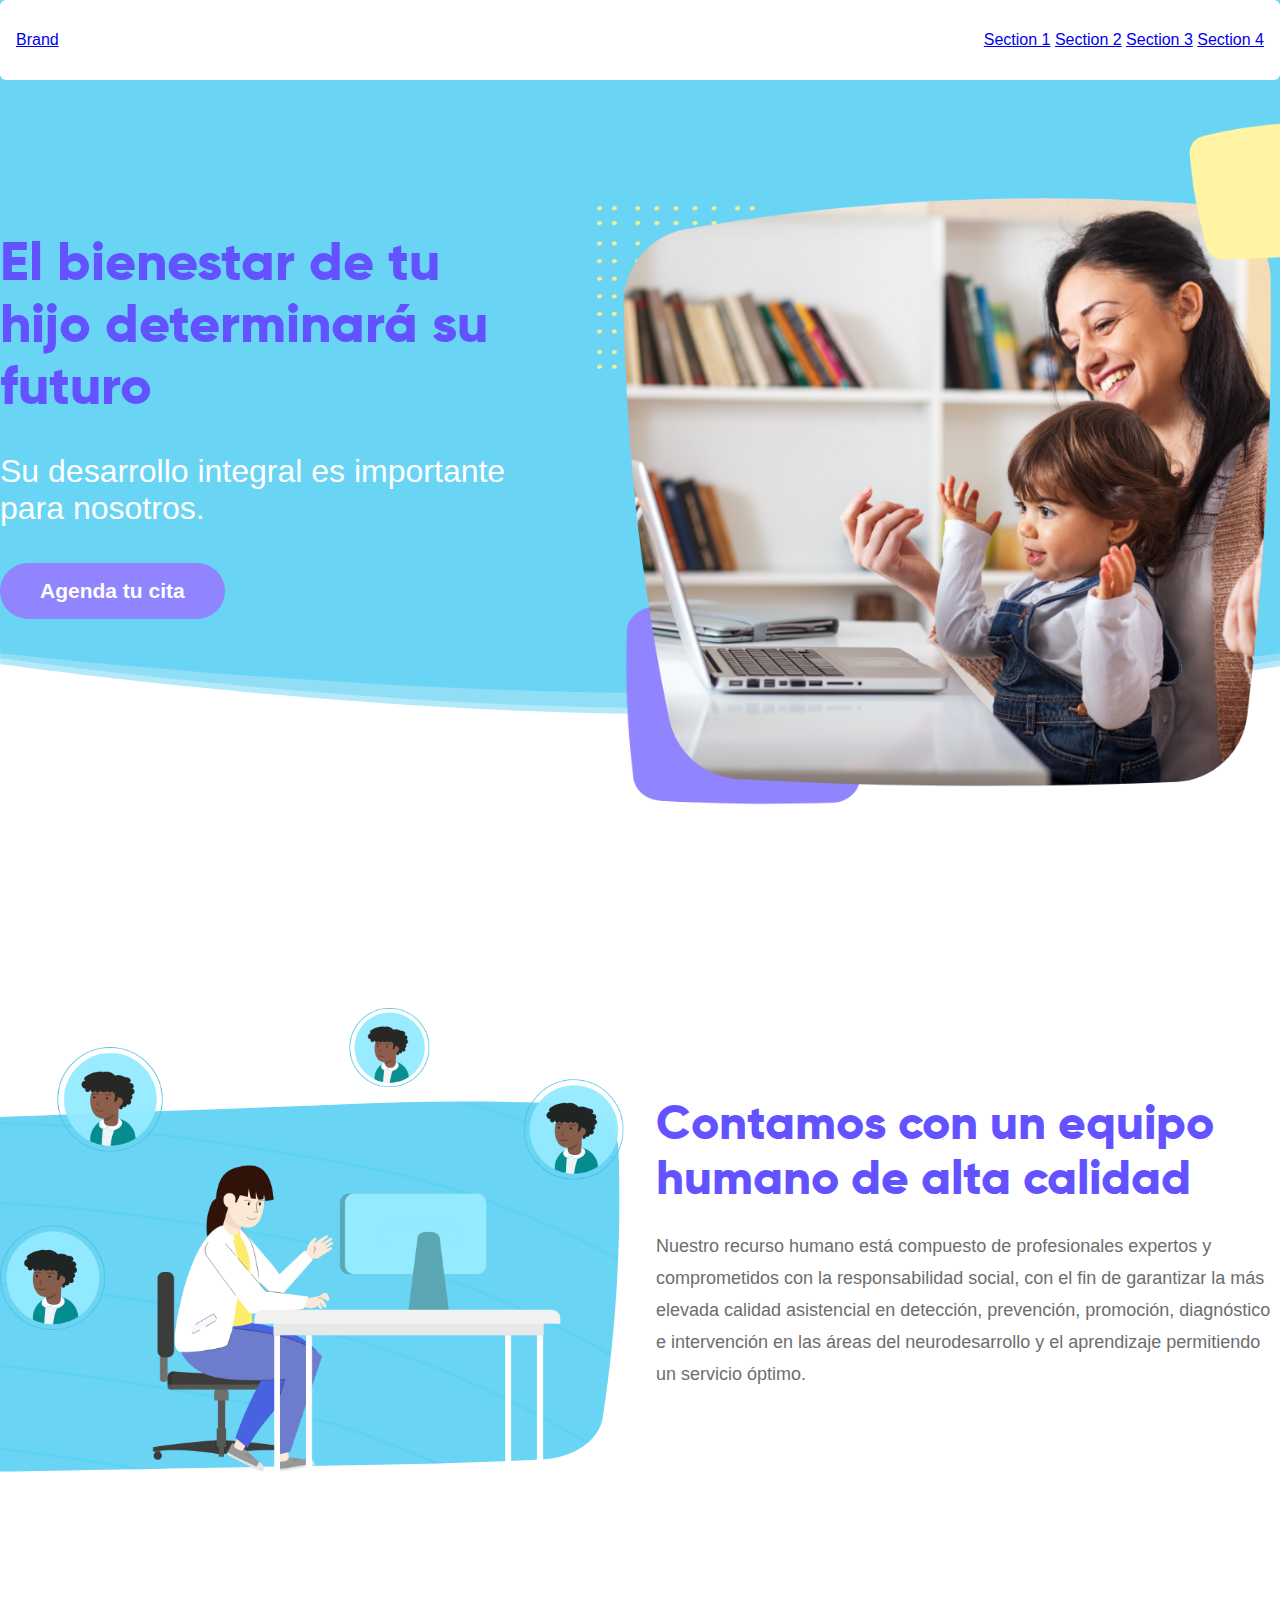
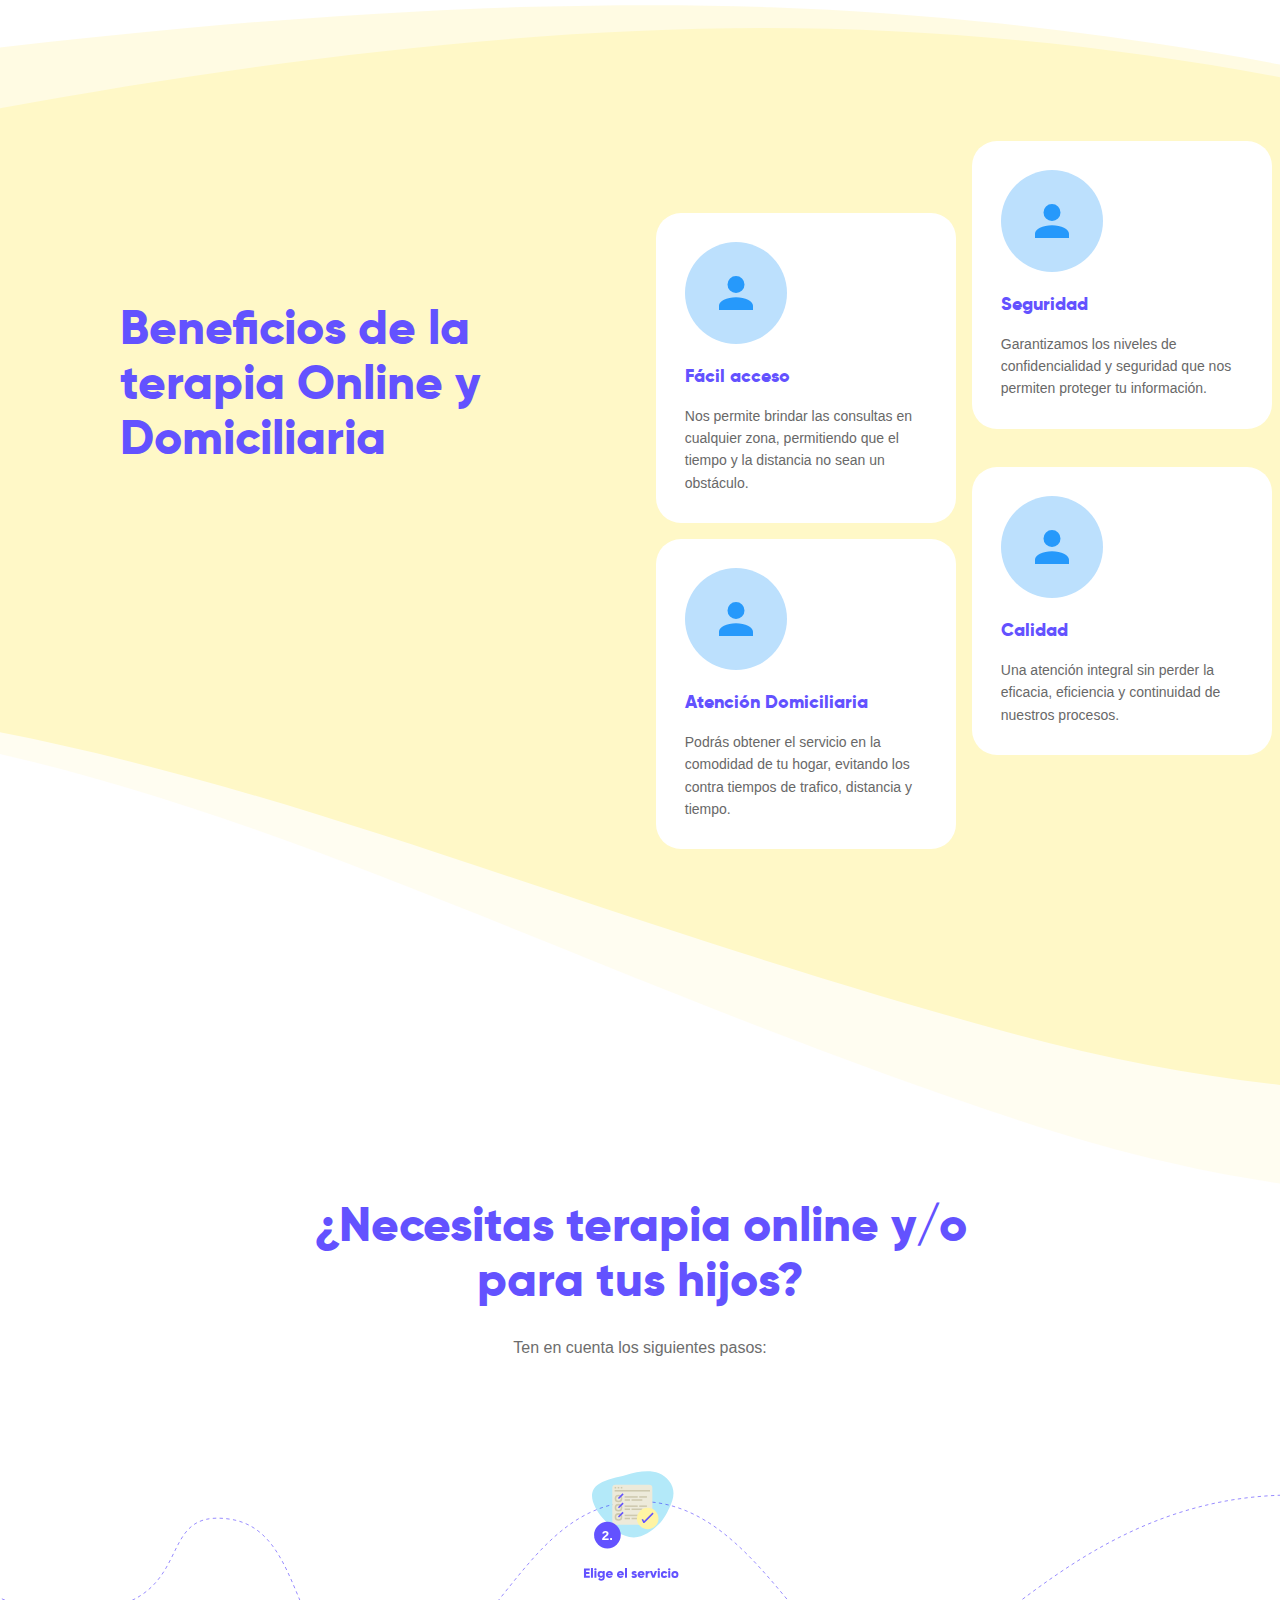
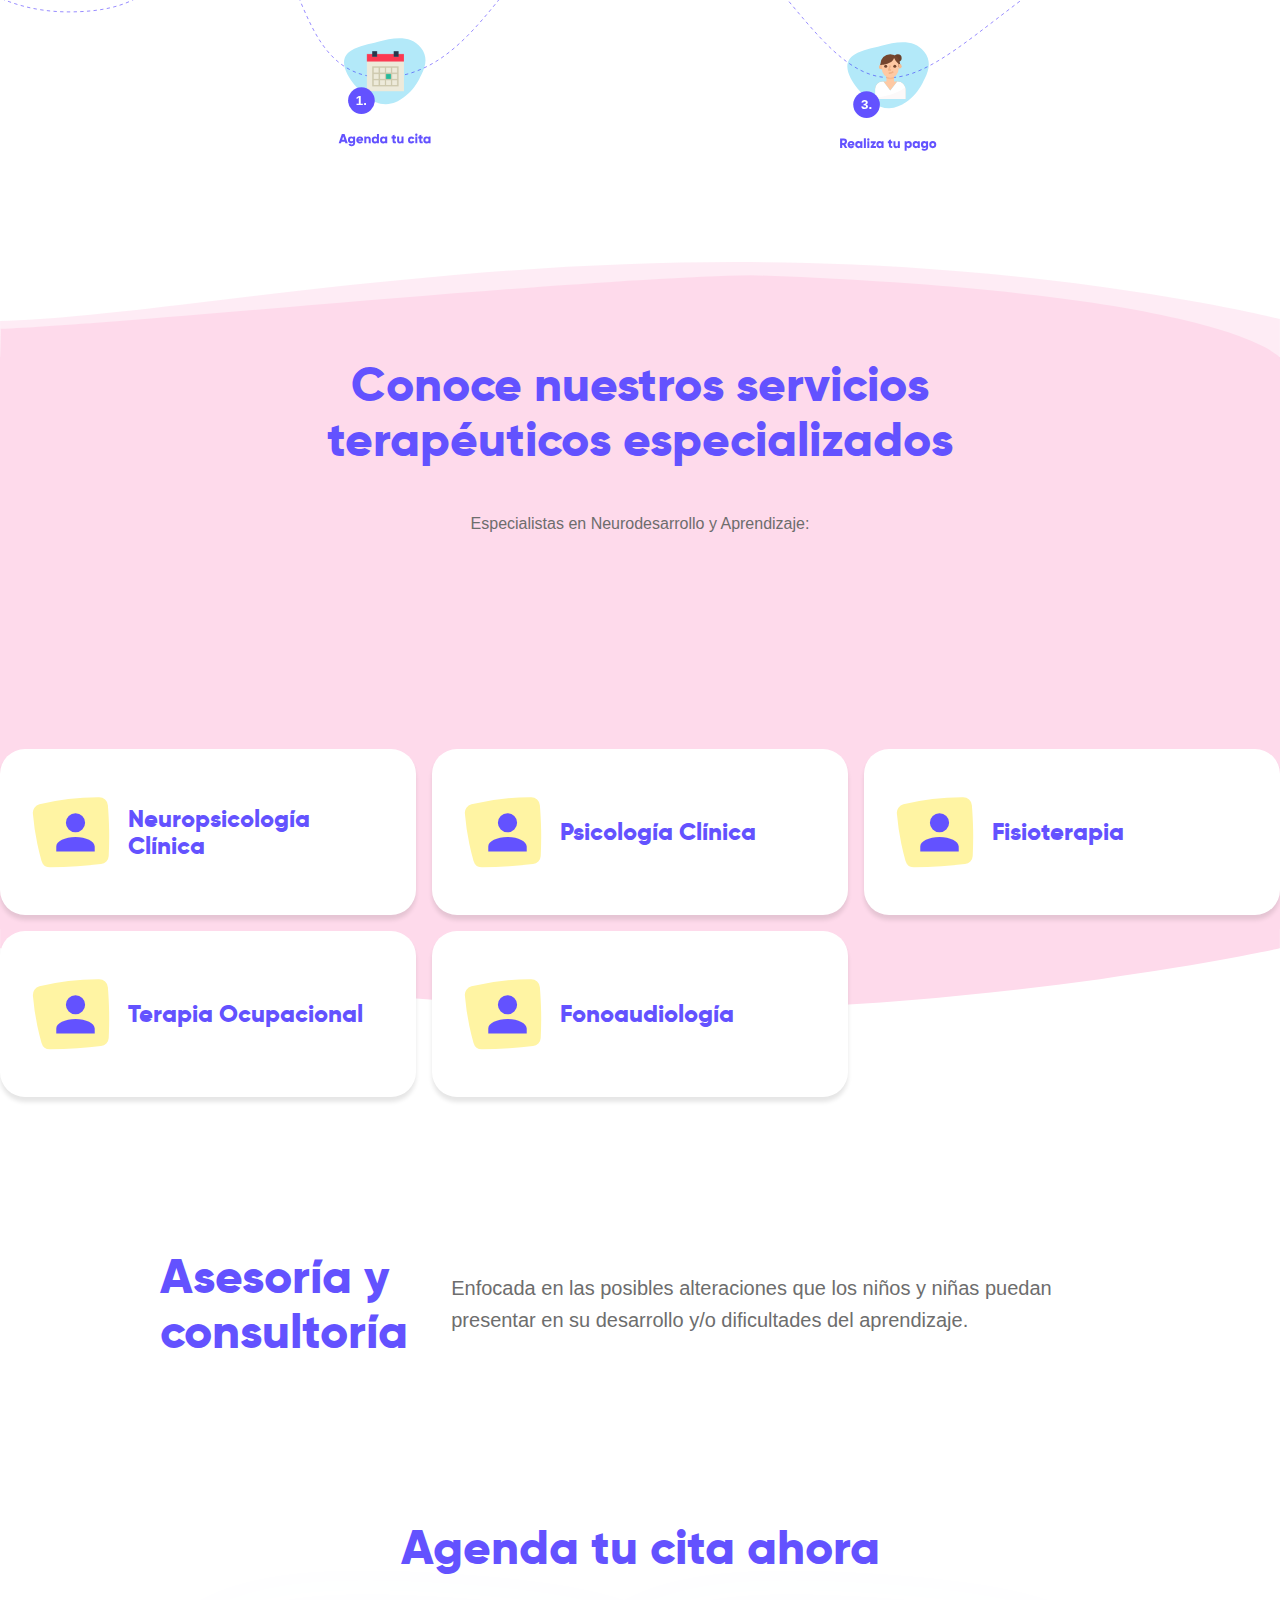
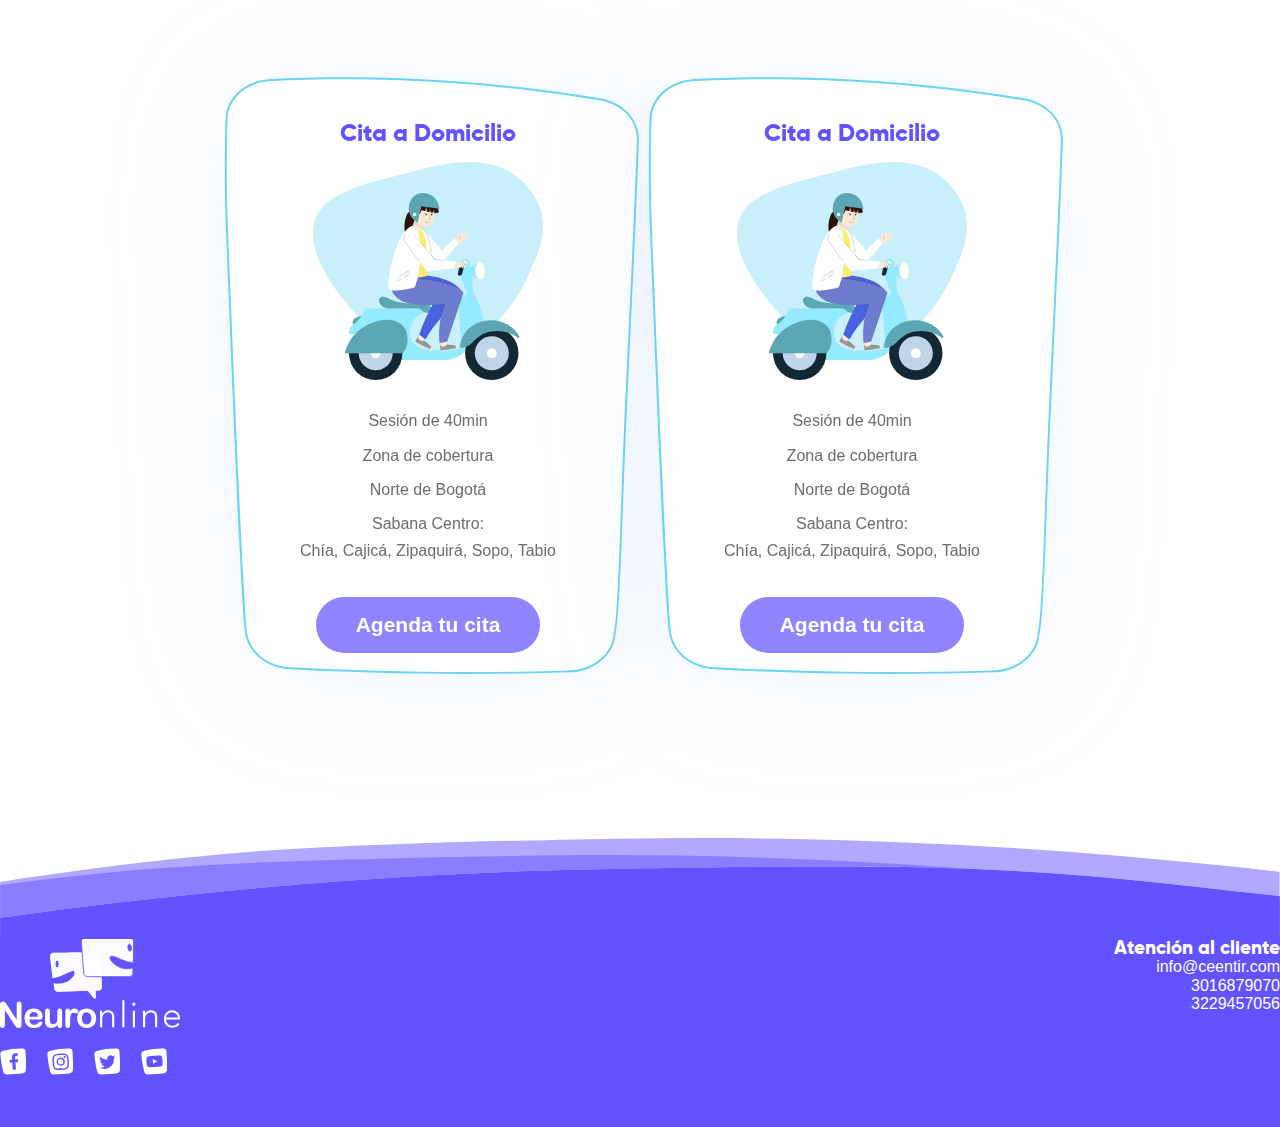
==== index.html @ 3717cc59 "base terminada" ====
<!DOCTYPE html>
<html lang="en">
<head>
  <meta charset="UTF-8">
  <meta name="viewport" content="width=device-width, initial-scale=1.0">
  <title>Neuronline</title>
  <!-- Bootstrap files (jQuery first, then Popper.js, then Bootstrap JS) -->
  <!-- <link href="https://stackpath.bootstrapcdn.com/bootstrap/4.4.1/css/bootstrap.min.css" rel="stylesheet" type="text/css"/> -->
  <!-- <script src="https://stackpath.bootstrapcdn.com/bootstrap/4.4.1/js/bootstrap.bundle.min.js" type="text/javascript"></script> -->
  <link rel="stylesheet" href="css/normalize.css">
  <link rel="stylesheet" href="css/styles.css">
  <link rel="stylesheet" href="css/grid.css">
  <link rel="stylesheet" href="fonts/stylesheet.css">
  <!-- Principio del widget de enlace de Calendly -->
<link href="https://assets.calendly.com/assets/external/widget.css" rel="stylesheet">
<script src="https://assets.calendly.com/assets/external/widget.js" type="text/javascript"></script>

<!-- Final del widget de enlace de Calendly -->
</head>
<body>
  <header>
    
    <nav id="navbar_1" class="navbar fixed-top navbar-expand-lg navbar-light shadow-sm bg-white">

      <a class="navbar-brand" href="#">Brand</a>
       <button class="navbar-toggler" type="button" data-toggle="collapse" data-target="#main_nav">
          <span class="navbar-toggler-icon"></span>
        </button>
        <div class="collapse navbar-collapse" id="main_nav">
      <ul class="navbar-nav ml-auto">
        <li class="nav-item"><a href="#section_1" class="scrollto nav-link active"> Section 1 </a></li>
        <li class="nav-item"><a href="#section_2" class="scrollto nav-link"> Section 2 </a></li>
        <li class="nav-item"><a href="#section_3" class="scrollto nav-link"> Section 3 </a></li>
        <li class="nav-item"><a href="#section_4" class="scrollto nav-link"> Section 4 </a></li>
      </ul>
    
      </div> <!-- navbar-collapse.// -->
    
    </nav> 
  </header>
  <main class="hero"> 
    <section class="hero-container container-p row" >
      <div class="hero-presentation col-5">
        <h1>El bienestar de tu hijo determinará su futuro</h1>
        <p>Su desarrollo integral es importante para nosotros. </p>
        <a href="#"><button>Agenda tu cita</button></a>
      </div>
      <figure class="hero-image col-7">
        <img src="images/hero-image.png" alt="">
      </figure>
    </section>
    <div class="hero-waves">
     

      <div class="hero-wave-container"></div>
     
    </div>
  </main>
  <section class="profesional-section">
    <div class="profesional-container container-p row">

      <figure class="profesional-image col-6">
        <img src="images/therapy-online.png" alt="">  
        <div class="back-therapy">
          <img src="/images/fondo-doctor.svg" alt="">
        </div>
      </figure>
      <div class="profesional-description col-6">
        <h2>Contamos con un equipo humano de alta calidad</h2>
        <p>Nuestro recurso humano está compuesto de profesionales expertos y comprometidos con la responsabilidad social, con el fin de garantizar la más elevada calidad asistencial en detección, prevención, promoción, diagnóstico e intervención en las áreas del neurodesarrollo y el aprendizaje permitiendo un servicio óptimo.</p>
      </div>
    </div>
  </section>
  <section class="benefits">
    <div class="wave-benefits-top"></div>
    <div class="benefits-background">
      <article class="benefits-container container-p row">
        <div class="tittle-benefits col-4">
          <h2>Beneficios de la terapia Online y Domiciliaria</h2>

        </div>
        <div class="cards-item col-8">
          <div class="card">
            <figure>
              <img src="images/Avatar.svg" alt="">
            </figure>
            <h4>Fácil acceso</h4>
            <p>Nos permite brindar las consultas en cualquier zona, permitiendo que el tiempo y la distancia no sean un obstáculo.</p>
          </div>
          <div class="card">
            <figure>
              <img src="images/Avatar.svg" alt="">
            </figure>
            <h4>Seguridad</h4>
            <p>Garantizamos los niveles de confidencialidad y seguridad que nos permiten proteger tu información.</p>
          </div>
          <div class="card">
            <figure>
              <img src="images/Avatar.svg" alt="">
            </figure>
            <h4>Atención Domiciliaria</h4>
            <p>Podrás obtener el servicio en la comodidad de tu hogar, evitando los contra tiempos de trafico, distancia y tiempo.</p>
          </div>
          <div class="card">
            <figure>
              <img src="images/Avatar.svg" alt="">
            </figure>
            <h4>Calidad</h4>
            <p>Una atención integral sin perder la eficacia, eficiencia y continuidad de nuestros procesos.</p>
          </div>

        </div>

      </article>
    </div>
    <div class="wave-benefits-bottom"></div>
  </section>
  <section class="step-content">
    <h2>¿Necesitas terapia online y/o</h2> 
    <h2>para tus hijos?</h2>
    <span>Ten en cuenta los siguientes pasos:</span>
    <!-- <article class="grid-container">
      <div class="step-schedule">
        <figure>
          <img src="images/step-shedule.svg" alt="">
        </figure>
        <h3>Agenda tu cita</h3>
      </div>
      <div class="step-pay">
        <figure>
          <img src="images/step-service.svg" alt="">
        </figure>
        <h3>Realiza tu pago</h3>
      </div>
      <div class="step-service">
        <figure>
          <img src="images/step-pay.svg" alt="">
        </figure>
        <h3>Obten tu sevicio</h3>
      </div>
    </article> -->
    <img src="images/step-process.svg" alt="">
  </section>
  <section class="therapy-services">
    <svg class="wave-service-top" xmlns="http://www.w3.org/2000/svg" width="1919" height="145.423" viewBox="0 0 1919 145.423"><g transform="translate(7212.5 -8122.077)"><path d="M1919,145.424h-.173l-.016-.852,0-.226a28.364,28.364,0,0,0-4.576-4.266,117.074,117.074,0,0,0-18.188-11.463,314.87,314.87,0,0,0-38.492-16.659c-18.764-6.855-40.8-13.534-65.491-19.852-62.878-16.088-143.2-29.975-238.743-41.278-56.724-6.71-119.518-12.572-186.639-17.421-73.827-5.334-154.711-9.576-240.405-12.607-156.6,2.723-445.706,26.964-700.782,48.351h-.013l-.078.007-.026,0-.038,0-.024,0-.087.007h-.006l-.023,0-.062.005-.272.023C336,76.653,252.073,83.691,178.98,89.38,97.031,95.759,40.427,99.527.844,101.238L.01,145.423H0V88.352c35.871-.7,78.985-3.646,135.684-9.26C191.155,73.6,254.352,66.043,321.26,58.042l.047-.006.044-.005.043-.005.1-.012.19-.023.01,0,.022,0,.05-.006C428.716,45.191,549.939,30.695,681.473,19.4,833.441,6.345,971.377,0,1103.164,0c57.892,0,116.738,1.279,174.905,3.8,52.936,2.3,106.5,5.668,159.206,10.024,88.793,7.337,176.916,17.571,261.921,30.417,33.373,5.044,66.35,10.51,98.015,16.247,25.353,4.593,49.886,9.361,72.919,14.171,22.111,4.617,38.78,8.439,48.87,10.831v59.93Z" transform="translate(-7212.5 8122.077)" fill="#fedaeb" opacity="0.5"/><path d="M1942.314,152.962H23.479l.844-44.686c39.543-1.709,96.147-5.477,178.135-11.859C275.55,90.728,359.65,83.677,448.687,76.211h.011c255.177-21.4,544.4-45.649,701.055-48.374,85.7,3.031,166.579,7.273,240.4,12.607,67.115,4.85,129.909,10.711,186.637,17.421,95.543,11.3,175.868,25.189,238.744,41.277,24.7,6.32,46.735,13,65.491,19.852a314.612,314.612,0,0,1,38.493,16.659,116.974,116.974,0,0,1,18.188,11.463,28.857,28.857,0,0,1,4.576,4.266l.028,1.579Z" transform="translate(-7235.979 8114.038)" fill="#fedaeb"/></g></svg>
    <div class="therapy-services-content">
      <h2>Conoce nuestros servicios</h2>
      <h2>terapéuticos especializados</h2>
      <span>Especialistas en Neurodesarrollo y Aprendizaje:</span>


      <div class="grid-services">
        <article class="service-item">
          <img src="images/icon-service.svg" alt="">
          <h5>Neuropsicología Clínica</h5>
        </article>
        <article class="service-item">
          <img src="images/icon-service.svg" alt="">
          <h5>Psicología Clínica</h5>
        </article>
        <article class="service-item">
          <img src="images/icon-service.svg" alt="">
          <h5>Fisioterapia</h5>
        </article>
        <article class="service-item">
          <img src="images/icon-service.svg" alt="">
          <h5>Terapia Ocupacional</h5>
        </article>
        <article class="service-item">
          <img src="images/icon-service.svg" alt="">
          <h5>Fonoaudiología</h5>
        </article>
      </div>
    </div>
    <svg class="wave-service-bottom" xmlns="http://www.w3.org/2000/svg" width="1920" height="121.404" viewBox="0 0 1920 121.404"><path d="M1020.158,573.4c-57.233,0-118.348-1.336-181.647-3.97-57.554-2.4-118.2-5.918-180.252-10.468C553.738,551.3,443.323,540.615,330.079,527.2c-44.484-5.269-89.52-10.976-133.857-16.965-35.478-4.792-70.577-9.771-104.322-14.8C35.044,486.966,1.4,481.239,0,481V452H1920v29l-.037.009c-2.818.615-28.81,6.248-73.063,14.429-27.2,5.029-55.82,10.008-85.053,14.8-36.541,5.989-74.145,11.7-111.768,16.965-95.779,13.413-192.279,24.1-286.821,31.764-56.128,4.55-112.188,8.072-166.623,10.468C1136.767,572.068,1077.391,573.4,1020.158,573.4Z" transform="translate(0 -452)" fill="#fedaeb"/></svg>
  </section>
  <section class="consulting-service container-p row ">
    <h2>Asesoría y consultoría</h2>
    <p>Enfocada en las posibles alteraciones que los niños y niñas puedan presentar en su desarrollo y/o dificultades del aprendizaje.</p>
  </section>
  <section class="plans-options">
    <h2>Agenda tu cita ahora</h2>
    <article class="plans-options-container">
      <div class="plan-domiciliary">
        <h3>Cita a Domicilio</h3>
        <img src="images/illustration-docmiciliary.svg" alt="">
        <ul>
          <li>Sesión de 40min</li>
          <li>Zona de cobertura</li>
          <li>Norte de Bogotá</li>
          <li>Sabana Centro:</li>
          <li>Chía, Cajicá, Zipaquirá, Sopo, Tabio</li>
        </ul>
        <a href="" onclick="Calendly.initPopupWidget({url: 'https://calendly.com/camodesing/30min'});return false;"><button>Agenda tu cita</button></a>
      </div>
      <div class="plan-domiciliary">
        <h3>Cita a Domicilio</h3>
        <img src="images/illustration-docmiciliary.svg" alt="">
        <ul>
          <li>Sesión de 40min</li>
          <li>Zona de cobertura</li>
          <li>Norte de Bogotá</li>
          <li>Sabana Centro:</li>
          <li>Chía, Cajicá, Zipaquirá, Sopo, Tabio</li>
        </ul>
        <a href=""><button>Agenda tu cita</button></a>
      </div>
    </article>
  </section>
  <footer>
    <svg class="wave-footer" xmlns="http://www.w3.org/2000/svg" width="1921.002" height="151.671" viewBox="0 0 1921.002 151.671"><g transform="translate(7059.502 -8943.83)"><path d="M46.5,119.721v0h0V65.859c90.6-13.386,154.038-22.058,212.107-29,65.588-7.838,125.786-13.57,189.448-18.038,64.111-4.5,134.431-7.906,221.3-10.724,78.022-2.53,172.909-4.707,307.662-7.059C1016.623.35,1057,0,1097.016,0c74.451,0,150.789,1.2,226.9,3.581,69.153,2.16,139.65,5.337,209.533,9.441,117.695,6.913,235.818,16.551,351.088,28.648,27.632,2.9,55.378,5.975,82.467,9.136V87.187c-63.2-7.27-107.135-12.184-146.919-16.432-68.224-7.287-123.7-12.49-174.573-16.374-109.248-8.343-211.925-11.747-354.4-11.747-83.129,0-182.207,1.11-331.292,3.713-44.455.775-89.878,2.017-135.006,3.69-43.036,1.6-86.941,3.625-130.5,6.03C613.786,60.515,531.5,66.413,449.736,73.6,314.451,85.49,178.783,101.007,46.5,119.721Z" transform="translate(-7106 8943.83)" fill="#6352ff" opacity="0.5"/><path d="M0,94.177l0,0H0V45.268c59.087-7.829,109.915-13.707,159.962-18.5,26.381-2.526,52.27-4.726,79.147-6.726,26.971-2.009,54.406-3.775,83.871-5.4C380.13,11.5,442.97,9,520.743,6.775c69.872-2,151.353-3.766,264.2-5.736C824.491.35,864.865,0,904.942,0c74.492,0,150.831,1.205,226.9,3.582,69.2,2.161,139.693,5.338,209.533,9.441,38.054,2.235,76.672,4.79,114.781,7.594-62.431-2.406-129.651-3.528-211.545-3.528-83.081,0-182.159,1.11-331.293,3.712-44.413.776-89.837,2.018-135.007,3.691-43.054,1.6-86.96,3.625-130.5,6.03-80.567,4.45-162.853,10.348-244.573,17.531C267.963,59.944,132.295,75.462,0,94.176Z" transform="translate(-7059.5 8969.375)" fill="#6352ff" opacity="0.5"/><path d="M1954.5,109.036H33.5V77.086C165.816,58.369,301.484,42.851,436.737,30.964,518.481,23.78,600.767,17.882,681.31,13.433,724.847,11.027,768.753,9,811.806,7.4c45.116-1.673,90.539-2.914,135.006-3.69C1095.9,1.11,1194.983,0,1278.1,0c142.468,0,245.146,3.4,354.4,11.747,50.875,3.884,106.347,9.086,174.573,16.374,39.848,4.255,83.936,9.186,147.419,16.49v64.425Z" transform="translate(-7093 8986.465)" fill="#6352ff"/></g></svg>
    <div class="footer-container container-p row">

      <div class="logo-social-link">
        <a href="" class="logo-neruonline-white"><img src="images/logo-neruonline-white.svg" alt=""></a>
  
        <ul>
          <li><a href=""><img src="images/facebook-icon.svg" alt=""></a></li>
          <li><a href=""><img src="images/instagram-icon.svg" alt=""></a></li>
          <li><a href=""><img src="images/twitter-icon.svg" alt=""></a></li>
          <li><a href=""><img src="images/youtube-icon.svg" alt=""></a></li>
        </ul>
      </div>
      <div class="contact-dates">
        <h3>Atención al cliente</h3>
        <ul>
          <li><a href="">info@ceentir.com</a></li>
          <li><a href="">3016879070</a></li>
          <li><a href="">3229457056</a></li>
        </ul>
      </div>
    </div>
  </footer>
</body>
</html>
---- css/styles.css ----
:root {
  --purple-color: #6352FF;
  --white-color: #ffffff;
  --buttom-color:#9084FF;
  --text-color: rgb(109, 109, 109);
}


* {
  margin: 0;
  padding: 0;
  box-sizing: border-box;
}

body {
  font-family: Arial, Helvetica, sans-serif;
}

h1, h2, h3, h4, h5 {
  color: var(--purple-color);
  font-family: 'gilroyextrabold';
  
  font-weight: 300;
   
}



.container-p {
  max-width: 1366px;
  margin:  0 auto;
}



header .navbar {

  background-color: var(--white-color);
  border-radius: 6px;
  max-width: 1366px;
  margin:  0 auto;
  display: flex;
  justify-content: space-between;
  align-items: center;
  height: 80px;
  padding: 0 1em;
 
}



.navbar-nav .nav-item {
  display: inline-block;
}

.navbar-toggler {
  display: none;
}

.hero-container {
  align-items: center;
}

.hero {
  width: 100%;
  height: 800px;
  overflow: scroll;
  overflow-y: hidden;
  overflow-x: hidden;
}

.hero-presentation {
  /* padding-right: 1em; */
}

.hero-image {
  position: relative;
}

.hero-image img {
  width: 100%;
  position: inherit;
  bottom: -40px;
  right: -64px;
}

.hero-waves {
  background-color:#69D4F3;
  /* width: 100%; */
  position: absolute;
  top: 0;
  right: 0;
  left: 0;
  bottom: auto;
  height: 72%;
  z-index: -1;
}

/* .waves-bottom{
  position: absolute;
  left: 0;
  right: 0;
  top: auto;
  bottom: -1px;
  z-index: 1;
  width: 100%;
  height: 4vw;
}  */

.hero-wave-container{
  background-image: url('../images/hero-waves.svg');
  background-position: top center;
  background-repeat: no-repeat;
  background-size: 100%;
  max-width: 100%;
  /* vertical-align: top;
   display: inline-block;  */
  position: absolute;
  left: 0;
  right: 0;
  top: auto;
  bottom: -214px;
  z-index: 1;
  width: 100%;
  height: 215px;
}

.hero-presentation p {
  font-size: 32px;
  color: var(--white-color);
}

.hero-presentation h1 {
  font-size: 54px;
  margin-top: 0;
}

.hero-presentation button {
  padding: 16px 40px;
  border-radius: 50px;
  border: none;
  color: var(--white-color);
  font-weight: 700;
  font-size: 21px;
  background-color: var(--buttom-color);
  margin-top: 36px;
}

.profesional-section {
  position: relative;
  margin: 8em 0;
}

.profesional-container {
  align-items: center;
  justify-content: space-between;
}

.profesional-image img:nth-of-type(1) {
  max-width: 100%;
  margin-right: 2em;
}
.profesional-image {
  position: relative;
  margin-right: 2em;
}

.profesional-description {
  width: 46%;
}

.profesional-description h2 {
  font-size: 48px;
  margin-bottom: .5em;

}

.profesional-description p {
  font-size: 18px;
  color: var(--text-color);
  line-height: 32px;
  
}

.back-therapy {
  position: absolute;
  max-width: 1200px;
  top: 90px;
  left: -556px;
  z-index: -1;
}
.back-therapy img {
  width: 100%;
}


.benefits-container {
  align-items: baseline;
  padding-left: 7.5em;
}

.benefits-background {
  width: 100%;
  height: 450px;
  background-color: #FFF8C7;
}

.wave-benefits-top  {
  width: 100%;
  height: 200px;
  background-image: url('/images/wave-benefits-1.svg');
  background-position: top center;
  background-size: cover;
  background-repeat: no-repeat;
  bottom: 0;
}

.wave-benefits-bottom {
  max-width: 100%;
  height: 542px;
  background-image: url('/images/wave-benefits-2.svg');
  background-position: top center;
  background-size: cover;
  background-repeat: no-repeat;
}



.tittle-benefits h2 {
  font-size: 48px;
}

.cards-item {
  display: flex;
  flex-wrap: wrap;
  justify-content: flex-end;
}

.card {
  width: 300px;
  background-color: var(--white-color);
  padding: 1.8em;
  border-radius: 25px;
  margin: .5em;
  height: min-content;
}

.card h4 {
  margin: 1em 0 1em;
  font-size: 18px;
}

.card p {
  font-size: 14px;
  color:#686868;
  line-height: 22.4px;

}

.card:nth-of-type(2), .card:nth-of-type(4) {
  margin-top: -4em;
}

.step-content {
  width: 100%;
  position: relative;
  margin-bottom: 10em;
  /* background-image: url('../images/line-step.svg'); */
}
.step-content h2 { 
  font-size: 48px;
  text-align: center;
}

.step-content span {
  display: inline-block;
  width: 100%;
  text-align: center;
  color: var(--text-color);
  margin-top: 2em;
}

/* .grid-container {
  display: grid;
  grid-template-columns: repeat(3,minmax(300px,1fr));
  grid-template-rows: repeat(2, 250px);
  justify-items: center;
  align-items: center;

}

.step-schedule {
  grid-row: 2;
}

.step-pay {
  grid-column: 2;
}

.step-service {
  grid-column: 3;
  grid-row: 2;
} */

/* svg tspan{
  color: var(--purple-color);
  font-family: 'gilroyextrabold';
  
  font-weight: 300;
   
} */

.step-content img {
  width: 100%;
  margin-top: 6em;
}

.therapy-services {
  width: 100%;
  /* height: 300px; */
  position: relative;
  
}

.therapy-services h2 {
  font-size: 48px;
  text-align: center;
}

.therapy-services span {
  display: inline-block;
  width: 100%;
  text-align: center;
  color: var(--text-color);
  margin: 3em 0;
}

.wave-service-top {
  position: absolute;
  width: 100%;
  height: min-content;
  bottom: calc(100% - 2px);
}
.wave-service-bottom {
  position: absolute;
  width: 100%;
  height: min-content;
  /* bottom: -100px; */
}

.therapy-services-content {
  width: 100%;
  background-color: #fedaeb;
 

}

.grid-services {
  max-width: 1366px;
  margin: 0 auto;
  display: grid;
  grid-template-columns: repeat(auto-fill, minmax(350px, 4fr));
  justify-items: center;
  gap: 1em;
  position: relative;
  z-index: 1;
  bottom: -168px;
}

.service-item  {
  width: 100%;
  height: 166px;
  border-radius: 25px;
  background-color: var(--white-color);
  -webkit-box-shadow: 0px 5px 4px 0px rgba(0,0,0,0.3);
  -moz-box-shadow: 0px 5px 4px 0px rgba(0,0,0,0.3);
  box-shadow: 0px 5px 4px 0px rgba(0,0,0,0.1);
  display: flex;
  align-items: center;
  padding: 2em;
}

.service-item img {
  margin-right: 1em;
}

.service-item h5{
  font-size: 24px;
}

.consulting-service {
  margin-top: 20em;
  max-width: 960px;
  align-items: center;
}
.consulting-service h2 {
  font-size: 48px;

}

.consulting-service p {
  font-size: 20px;
  color: var(--text-color);
  line-height: 32px;
}

.plans-options-container {
  display: flex;
  justify-content: center;
  flex-wrap: wrap;
}

.plan-domiciliary {
  background: url('../images/plan-shape.svg');
  width: 424px;
  height: 610px;
  background-position: center;
  background-size: 100% 100%;
  background-repeat: no-repeat;
  filter: drop-shadow(0 8px 60px rgba(103, 151, 255, .11));
  display: flex;
  flex-direction: column;
  align-items: center;
  justify-content: space-evenly;
  padding: 3em;
  
  
}
.plans-options{
  margin-top: 10em;


}
.plans-options h2 {
  font-size: 48px;
  text-align: center;
  margin-bottom: 2em;
}

.plan-domiciliary img {
  width: 70%;
  margin: 1em 0 2em;

}

.plan-domiciliary h3 {
  font-size: 24px;
}

.plan-domiciliary ul {
  list-style: none;
  text-align: center;
  color: var(--text-color);
}

.plan-domiciliary ul li {
  margin-bottom: 1em;
}

.plan-domiciliary ul li:nth-of-type(4) {
  margin-bottom: .5em;
}

.plan-domiciliary button {
  padding: 16px 40px;
  border-radius: 50px;
  border: none;
  color: var(--white-color);
  font-weight: 700;
  font-size: 21px;
  background-color: var(--buttom-color);
  margin-top: 1em
}

footer {
  width: 100%;
  height: 190px;
  background-color: var(--purple-color);
  position: relative;
  margin-top: 16em;
}

.footer-container {
  justify-content: space-between;
}


.wave-footer {
  position: absolute;
  width: 100%;
  height: min-content;
  bottom: calc(100% - 2px);
}

footer .logo-neruonline-white img {
  width: 180px;
  margin-bottom: 1em;
  
}

.logo-social-link ul li {
  display: inline-block;
  margin-right: 1em;
}

.logo-social-link ul a {
  width: 25px;
  height: 25px;
  
}

.contact-dates h3 {
  color:var(--white-color);

}

.contact-dates ul li a {
  text-decoration: none;
  color: var(--white-color);
}

.contact-dates ul  {
  list-style: none;
  text-align: right;
}
---- css/grid.css ----
.container{
  max-width: 1366px;
  margin:auto;
}
.container-s{
  max-width: 900px;
  margin:auto;
}

.row{
  display: flex;
}

.col-1{
  width: 8.3333333333%;
}

.col-2{
  width: 16.6666666666%;
}
.col-3{
  width: 24.999999999%;
}
.col-4{
  width: 33.333333332%;
}
.col-5{
  width: 41.666666665%;
}
.col-6{
  width: 49.999999998%;
}
.col-7{
  width: 58.333333331%;
}
.col-8{
  width: 66.666666664%;
}
.col-9{
  width: 74.999999997%;
}
.col-10{
  width: 83.33333333%;
}
.col-11{
  width: 91.666666663%;
}
.col-12{
  width: 100%;
}

/* .col-1,.col-2,.col-3,.col-4,.col-5,.col-6,.col-7,.col-8,.col-9,.col-10,.col-11,.col-12{
  padding: 10px;
} */

@media (max-width: 900px) {
  .row{
    display: initial;
  }
  .col-1,.col-2,.col-3,.col-4,.col-5,.col-6,.col-7,.col-8,.col-9,.col-10,.col-11,.col-12 {
    width: 100%
  }
}
/* container > row > column */
---- fonts/stylesheet.css ----
/*! Generated by Font Squirrel (https://www.fontsquirrel.com) on April 28, 2020 */



@font-face {
    font-family: 'gilroyextrabold';
    src: url('gilroy-extrabold-webfont.woff2') format('woff2'),
         url('gilroy-extrabold-webfont.woff') format('woff');
    font-weight: normal;
    font-style: normal;

}
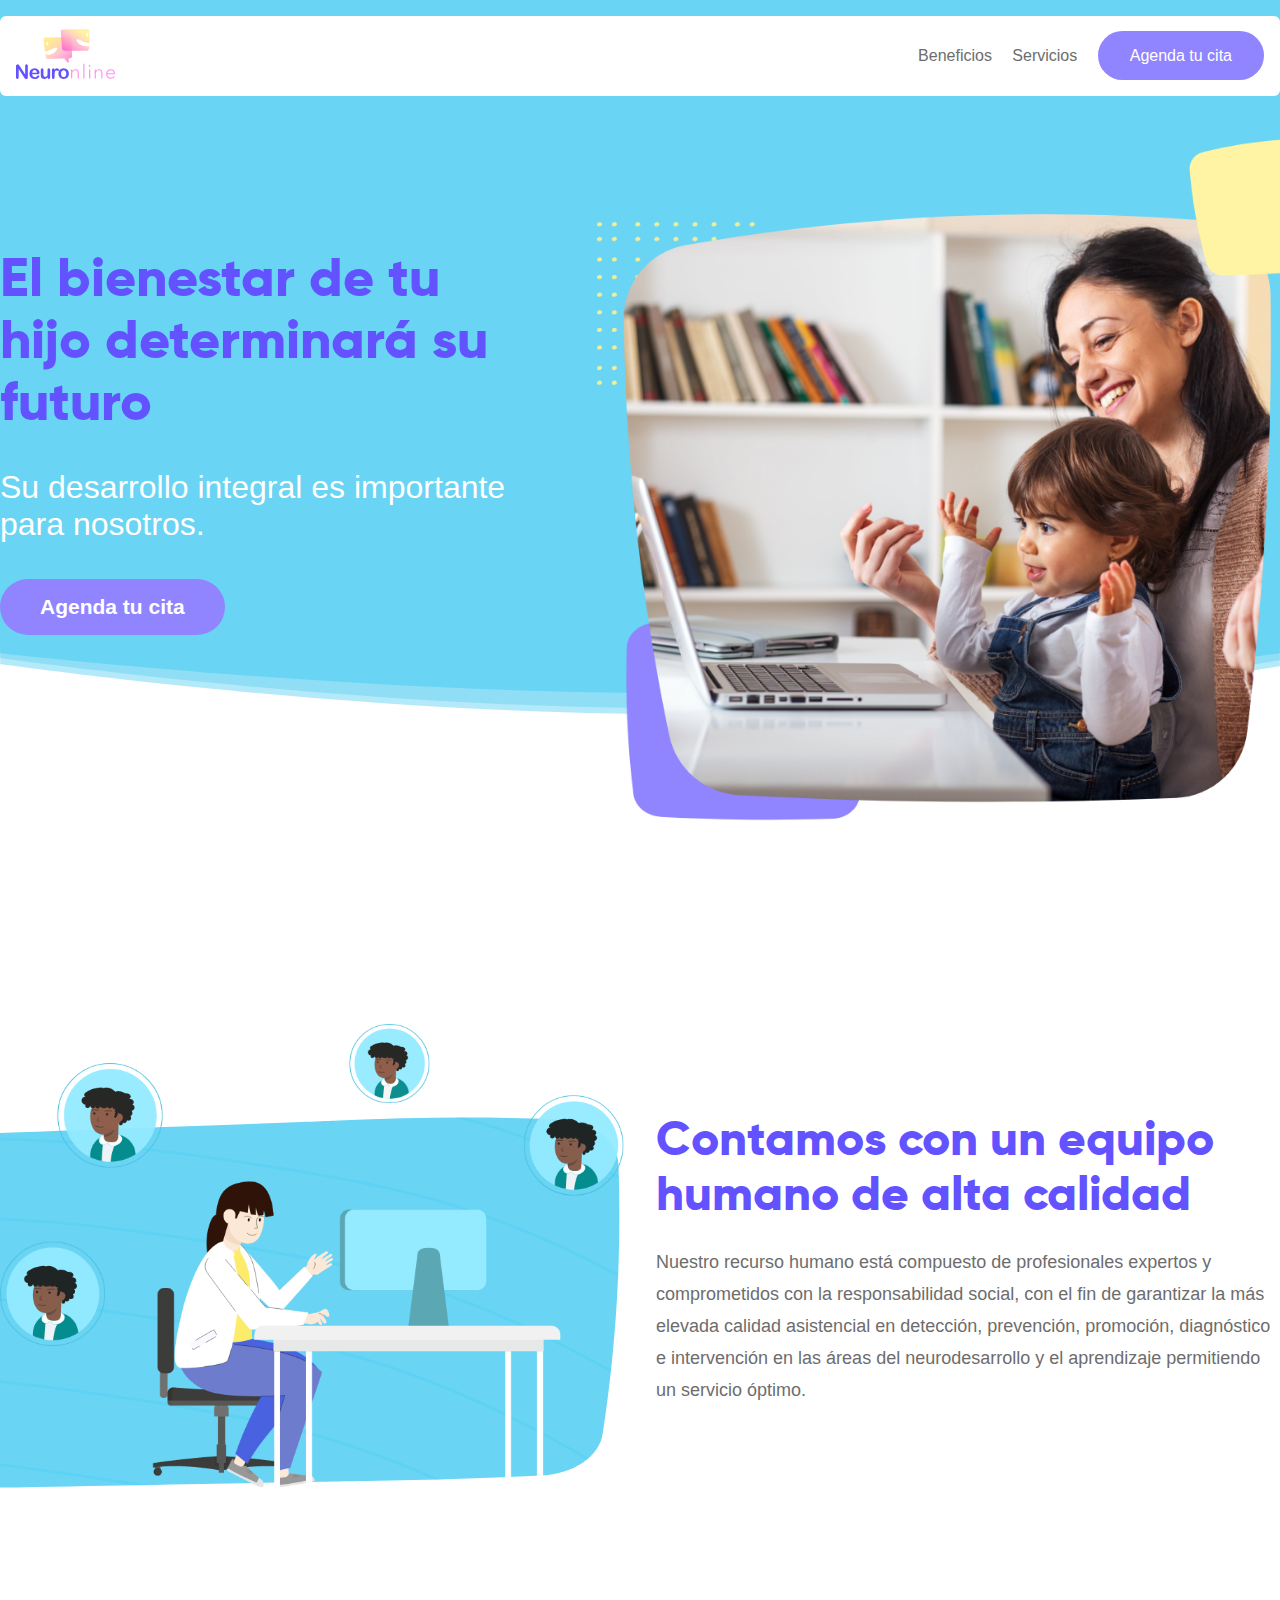
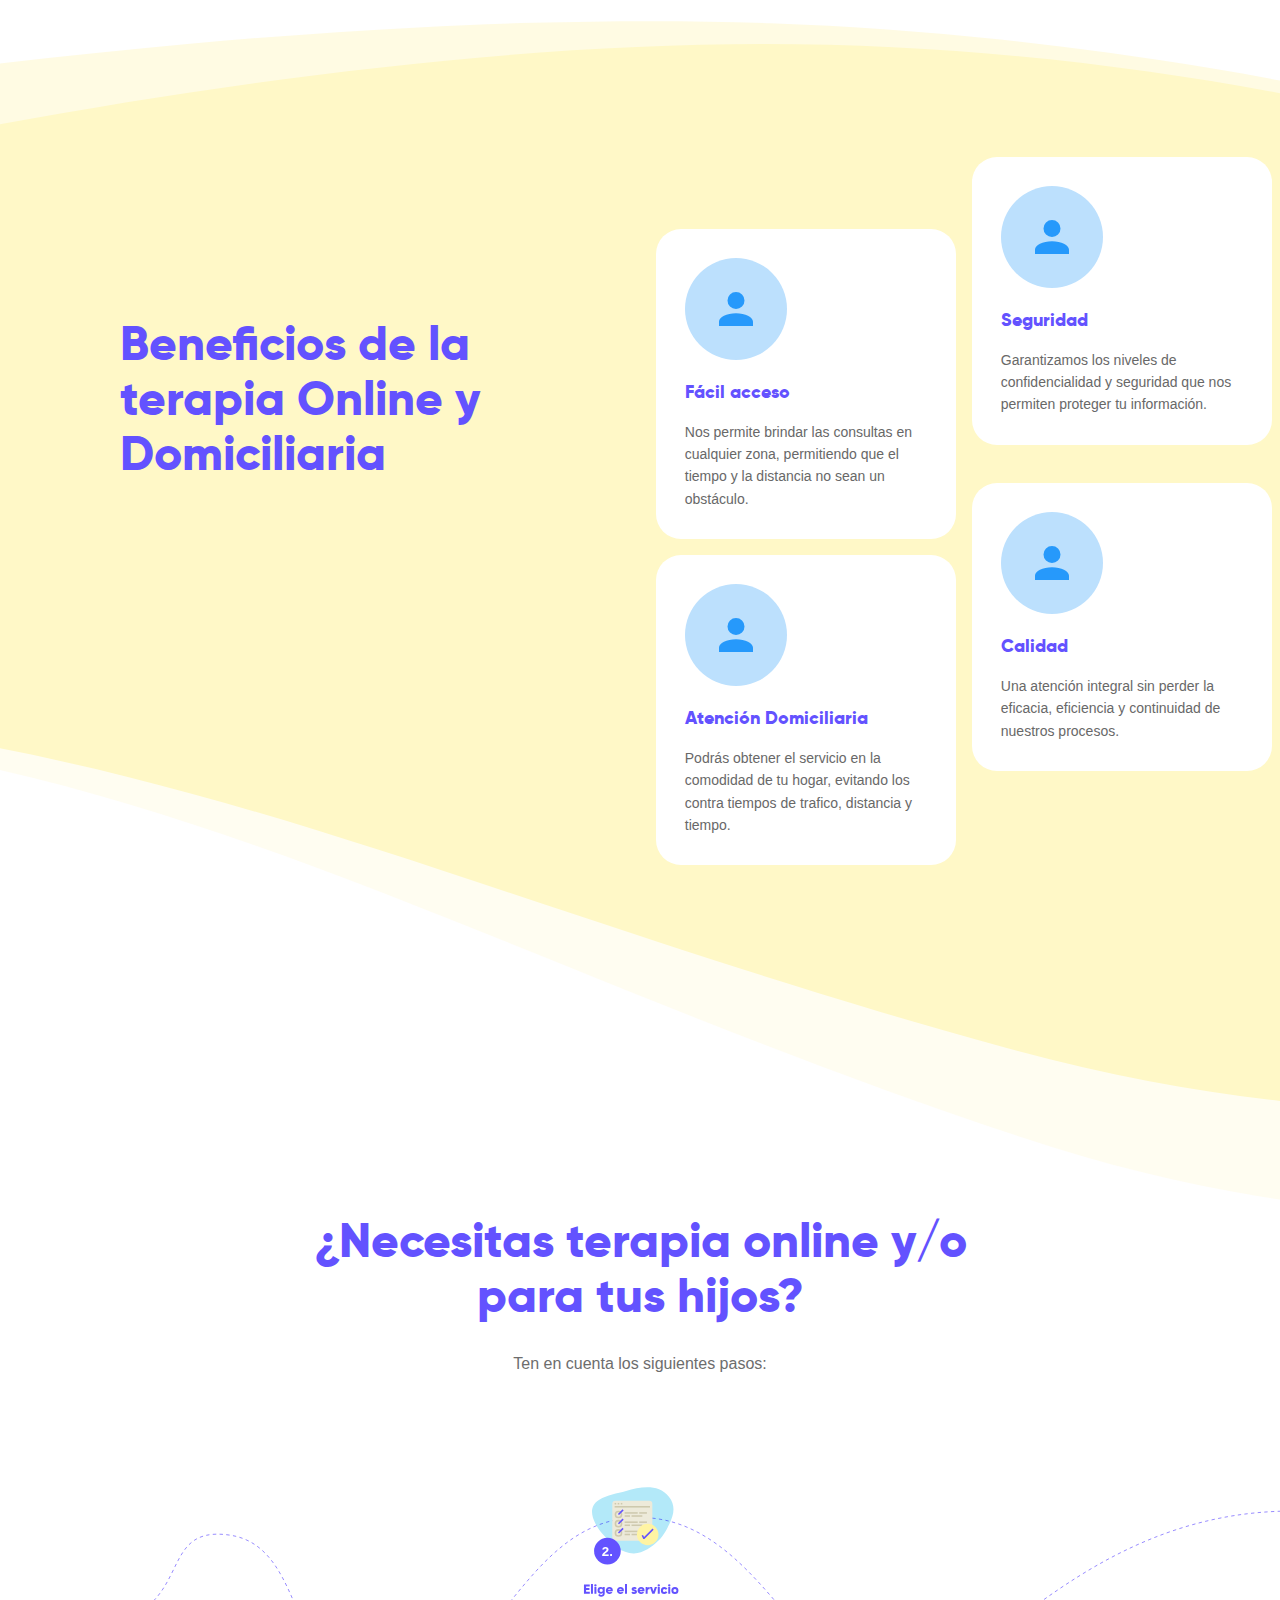
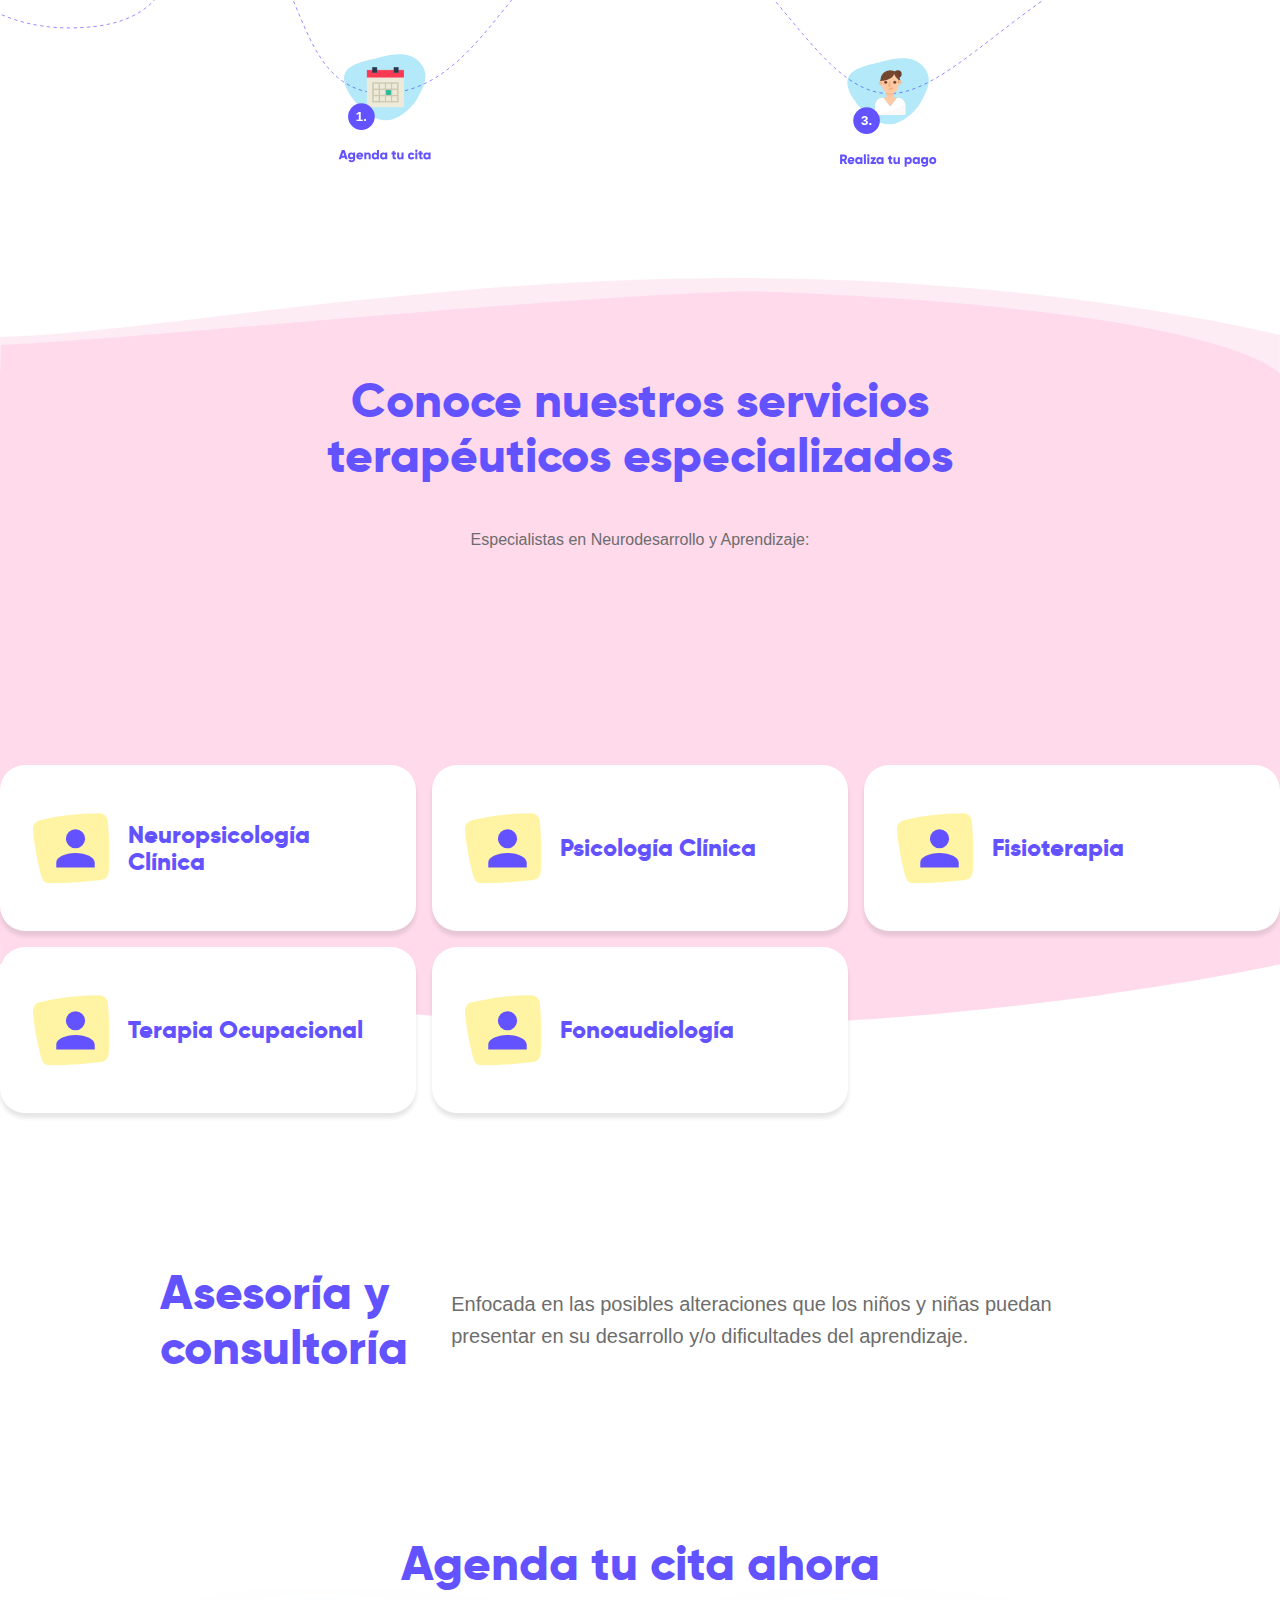
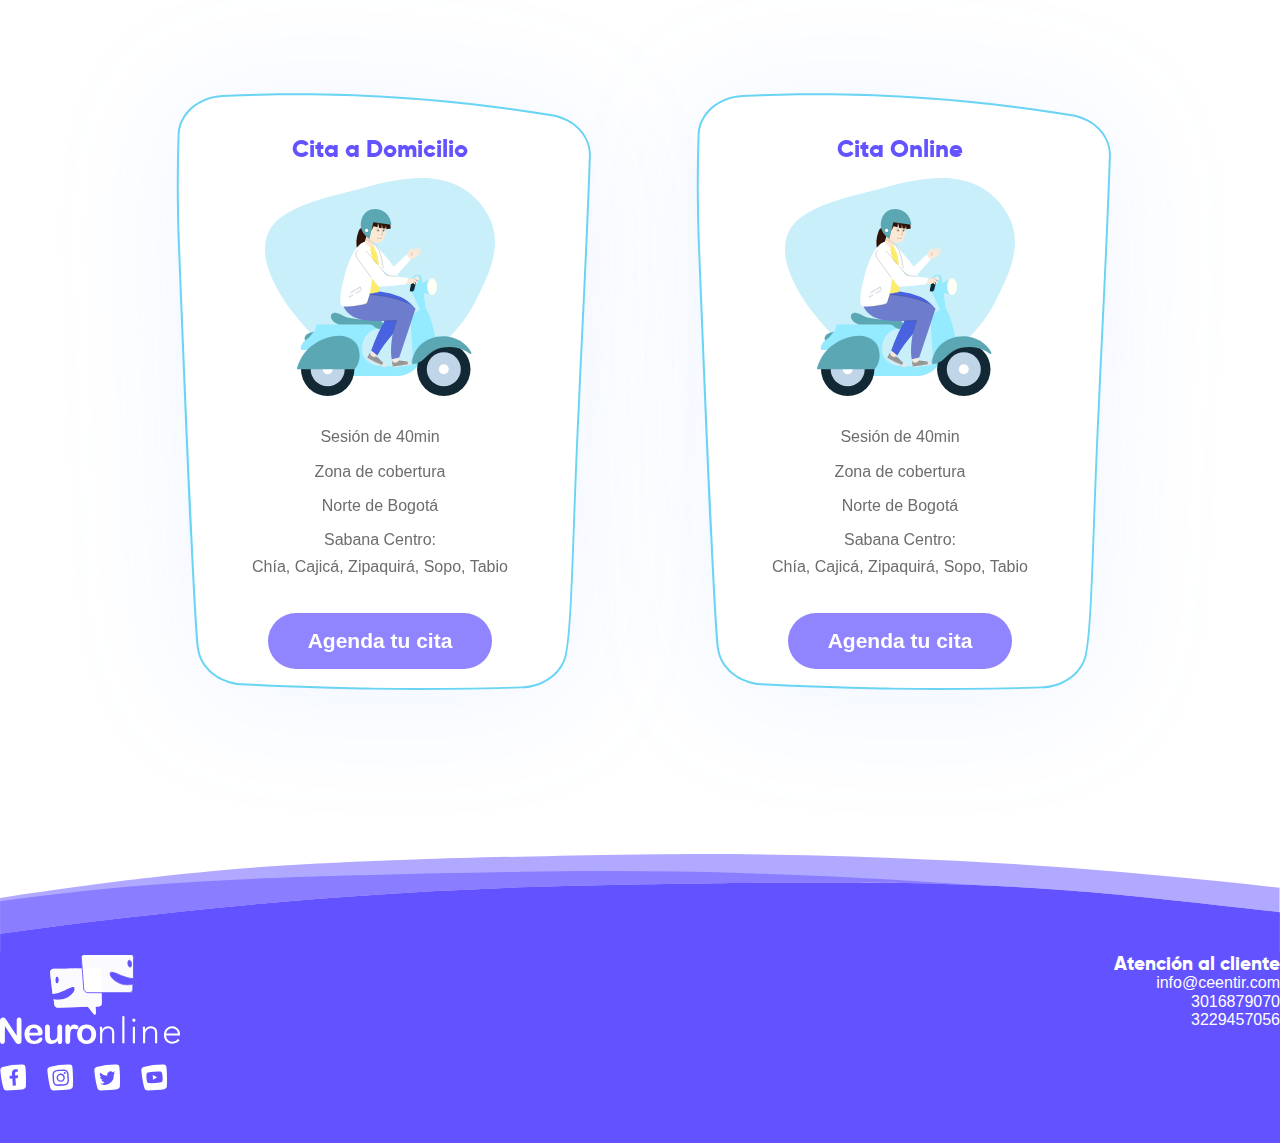
==== commit 44393199: "finalización navbar" ====
--- a/index.html
+++ b/index.html
@@ -5,12 +5,15 @@
   <meta name="viewport" content="width=device-width, initial-scale=1.0">
   <title>Neuronline</title>
   <!-- Bootstrap files (jQuery first, then Popper.js, then Bootstrap JS) -->
+  <script src="https://code.jquery.com/jquery-2.2.4.min.js" integrity="sha256-BbhdlvQf/xTY9gja0Dq3HiwQF8LaCRTXxZKRutelT44="
+crossorigin="anonymous"></script>
   <!-- <link href="https://stackpath.bootstrapcdn.com/bootstrap/4.4.1/css/bootstrap.min.css" rel="stylesheet" type="text/css"/> -->
-  <!-- <script src="https://stackpath.bootstrapcdn.com/bootstrap/4.4.1/js/bootstrap.bundle.min.js" type="text/javascript"></script> -->
+  <script src="https://stackpath.bootstrapcdn.com/bootstrap/4.4.1/js/bootstrap.bundle.min.js" type="text/javascript"></script>
   <link rel="stylesheet" href="css/normalize.css">
   <link rel="stylesheet" href="css/styles.css">
   <link rel="stylesheet" href="css/grid.css">
   <link rel="stylesheet" href="fonts/stylesheet.css">
+  <script src="js/main.js" type="text/javascript"></script>
   <!-- Principio del widget de enlace de Calendly -->
 <link href="https://assets.calendly.com/assets/external/widget.css" rel="stylesheet">
 <script src="https://assets.calendly.com/assets/external/widget.js" type="text/javascript"></script>
@@ -22,16 +25,16 @@
     
     <nav id="navbar_1" class="navbar fixed-top navbar-expand-lg navbar-light shadow-sm bg-white">
 
-      <a class="navbar-brand" href="#">Brand</a>
+      <a class="navbar-brand" href="#"><img src="images/logo-neruonline.svg" alt=""></a>
        <button class="navbar-toggler" type="button" data-toggle="collapse" data-target="#main_nav">
           <span class="navbar-toggler-icon"></span>
         </button>
         <div class="collapse navbar-collapse" id="main_nav">
       <ul class="navbar-nav ml-auto">
-        <li class="nav-item"><a href="#section_1" class="scrollto nav-link active"> Section 1 </a></li>
-        <li class="nav-item"><a href="#section_2" class="scrollto nav-link"> Section 2 </a></li>
-        <li class="nav-item"><a href="#section_3" class="scrollto nav-link"> Section 3 </a></li>
-        <li class="nav-item"><a href="#section_4" class="scrollto nav-link"> Section 4 </a></li>
+        <li class="nav-item"><a href="#benefits" class="scrollto nav-link active"> Beneficios </a></li>
+        <li class="nav-item"><a href="#services" class="scrollto nav-link"> Servicios </a></li>
+        <li class="nav-item"><a href="#plans" class="scrollto nav-link"> Agenda tu cita </a></li>
+        <!-- <li class="nav-item"><a href="#section_4" class="scrollto nav-link"> Section 4 </a></li> -->
       </ul>
     
       </div> <!-- navbar-collapse.// -->
@@ -71,7 +74,7 @@
       </div>
     </div>
   </section>
-  <section class="benefits">
+  <section class="benefits" id="benefits">
     <div class="wave-benefits-top"></div>
     <div class="benefits-background">
       <article class="benefits-container container-p row">
@@ -141,7 +144,7 @@
     </article> -->
     <img src="images/step-process.svg" alt="">
   </section>
-  <section class="therapy-services">
+  <section class="therapy-services" id="services">
     <svg class="wave-service-top" xmlns="http://www.w3.org/2000/svg" width="1919" height="145.423" viewBox="0 0 1919 145.423"><g transform="translate(7212.5 -8122.077)"><path d="M1919,145.424h-.173l-.016-.852,0-.226a28.364,28.364,0,0,0-4.576-4.266,117.074,117.074,0,0,0-18.188-11.463,314.87,314.87,0,0,0-38.492-16.659c-18.764-6.855-40.8-13.534-65.491-19.852-62.878-16.088-143.2-29.975-238.743-41.278-56.724-6.71-119.518-12.572-186.639-17.421-73.827-5.334-154.711-9.576-240.405-12.607-156.6,2.723-445.706,26.964-700.782,48.351h-.013l-.078.007-.026,0-.038,0-.024,0-.087.007h-.006l-.023,0-.062.005-.272.023C336,76.653,252.073,83.691,178.98,89.38,97.031,95.759,40.427,99.527.844,101.238L.01,145.423H0V88.352c35.871-.7,78.985-3.646,135.684-9.26C191.155,73.6,254.352,66.043,321.26,58.042l.047-.006.044-.005.043-.005.1-.012.19-.023.01,0,.022,0,.05-.006C428.716,45.191,549.939,30.695,681.473,19.4,833.441,6.345,971.377,0,1103.164,0c57.892,0,116.738,1.279,174.905,3.8,52.936,2.3,106.5,5.668,159.206,10.024,88.793,7.337,176.916,17.571,261.921,30.417,33.373,5.044,66.35,10.51,98.015,16.247,25.353,4.593,49.886,9.361,72.919,14.171,22.111,4.617,38.78,8.439,48.87,10.831v59.93Z" transform="translate(-7212.5 8122.077)" fill="#fedaeb" opacity="0.5"/><path d="M1942.314,152.962H23.479l.844-44.686c39.543-1.709,96.147-5.477,178.135-11.859C275.55,90.728,359.65,83.677,448.687,76.211h.011c255.177-21.4,544.4-45.649,701.055-48.374,85.7,3.031,166.579,7.273,240.4,12.607,67.115,4.85,129.909,10.711,186.637,17.421,95.543,11.3,175.868,25.189,238.744,41.277,24.7,6.32,46.735,13,65.491,19.852a314.612,314.612,0,0,1,38.493,16.659,116.974,116.974,0,0,1,18.188,11.463,28.857,28.857,0,0,1,4.576,4.266l.028,1.579Z" transform="translate(-7235.979 8114.038)" fill="#fedaeb"/></g></svg>
     <div class="therapy-services-content">
       <h2>Conoce nuestros servicios</h2>
@@ -178,10 +181,10 @@
     <h2>Asesoría y consultoría</h2>
     <p>Enfocada en las posibles alteraciones que los niños y niñas puedan presentar en su desarrollo y/o dificultades del aprendizaje.</p>
   </section>
-  <section class="plans-options">
+  <section class="plans-options" id="plans">
     <h2>Agenda tu cita ahora</h2>
     <article class="plans-options-container">
-      <div class="plan-domiciliary">
+      <div class="plan-domiciliary plan-item">
         <h3>Cita a Domicilio</h3>
         <img src="images/illustration-docmiciliary.svg" alt="">
         <ul>
@@ -193,8 +196,8 @@
         </ul>
         <a href="" onclick="Calendly.initPopupWidget({url: 'https://calendly.com/camodesing/30min'});return false;"><button>Agenda tu cita</button></a>
       </div>
-      <div class="plan-domiciliary">
-        <h3>Cita a Domicilio</h3>
+      <div class="plan-online plan-item">
+        <h3>Cita Online</h3>
         <img src="images/illustration-docmiciliary.svg" alt="">
         <ul>
           <li>Sesión de 40min</li>
--- a/css/styles.css
+++ b/css/styles.css
@@ -5,6 +5,10 @@
   --white-color: #ffffff;
   --buttom-color:#9084FF;
   --text-color: rgb(109, 109, 109);
+}
+
+::selection {
+  background-color: #fff8c7;
 }
 
 
@@ -49,6 +53,14 @@
  
 }
 
+header {
+  margin-top: 1em;
+}
+
+#main_nav{
+  display: initial;
+}
+
 
 
 .navbar-nav .nav-item {
@@ -57,6 +69,37 @@
 
 .navbar-toggler {
   display: none;
+}
+
+.navbar-toggler {
+  border: none;
+  background: none;
+  cursor: pointer;
+}
+
+.navbar-toggler-icon {
+  display: inline-block;
+  width: 25px;
+  height: 25px;
+  background-image: url('../images/icon-menu.svg');
+  background-repeat: no-repeat;
+  background-position: center;
+  background-size: cover;
+
+}
+.navbar-nav li {
+  margin-left: 1em;
+}
+.navbar-nav li:nth-of-type(3) a {
+  color: var(--white-color);
+  background-color: var(--buttom-color);
+  padding: 1em 2em;
+  border-radius: 25px;
+}
+
+.navbar-nav li a {
+  text-decoration: none;
+  color: var(--text-color);
 }
 
 .hero-container {
@@ -412,7 +455,7 @@
   flex-wrap: wrap;
 }
 
-.plan-domiciliary {
+.plan-item {
   background: url('../images/plan-shape.svg');
   width: 424px;
   height: 610px;
@@ -439,31 +482,31 @@
   margin-bottom: 2em;
 }
 
-.plan-domiciliary img {
+.plan-item img {
   width: 70%;
   margin: 1em 0 2em;
 
 }
 
-.plan-domiciliary h3 {
+.plan-item h3 {
   font-size: 24px;
 }
 
-.plan-domiciliary ul {
+.plan-item ul {
   list-style: none;
   text-align: center;
   color: var(--text-color);
 }
 
-.plan-domiciliary ul li {
+.plan-item ul li {
   margin-bottom: 1em;
 }
 
-.plan-domiciliary ul li:nth-of-type(4) {
+.plan-item ul li:nth-of-type(4) {
   margin-bottom: .5em;
 }
 
-.plan-domiciliary button {
+.plan-item button {
   padding: 16px 40px;
   border-radius: 50px;
   border: none;
@@ -474,6 +517,10 @@
   margin-top: 1em
 }
 
+.plan-domiciliary {
+  margin-right: 6em;
+}
+
 footer {
   width: 100%;
   height: 190px;
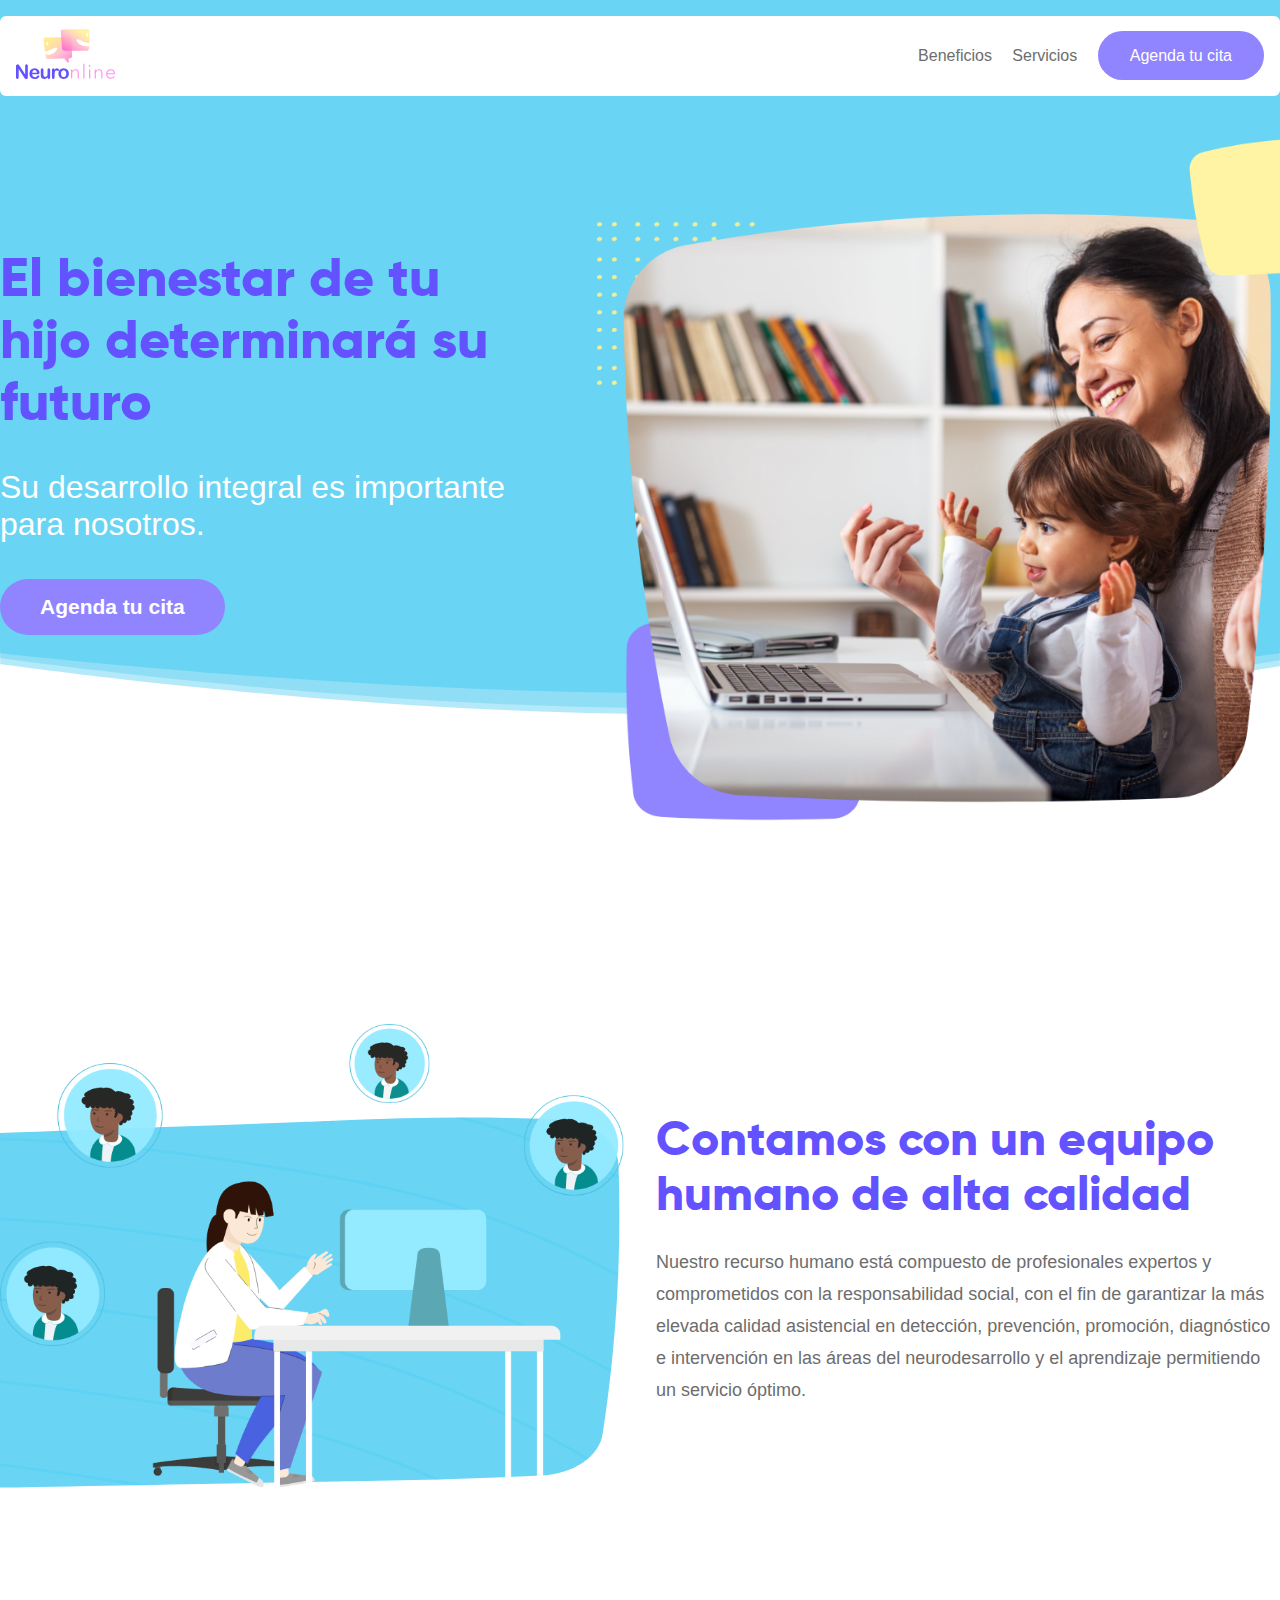
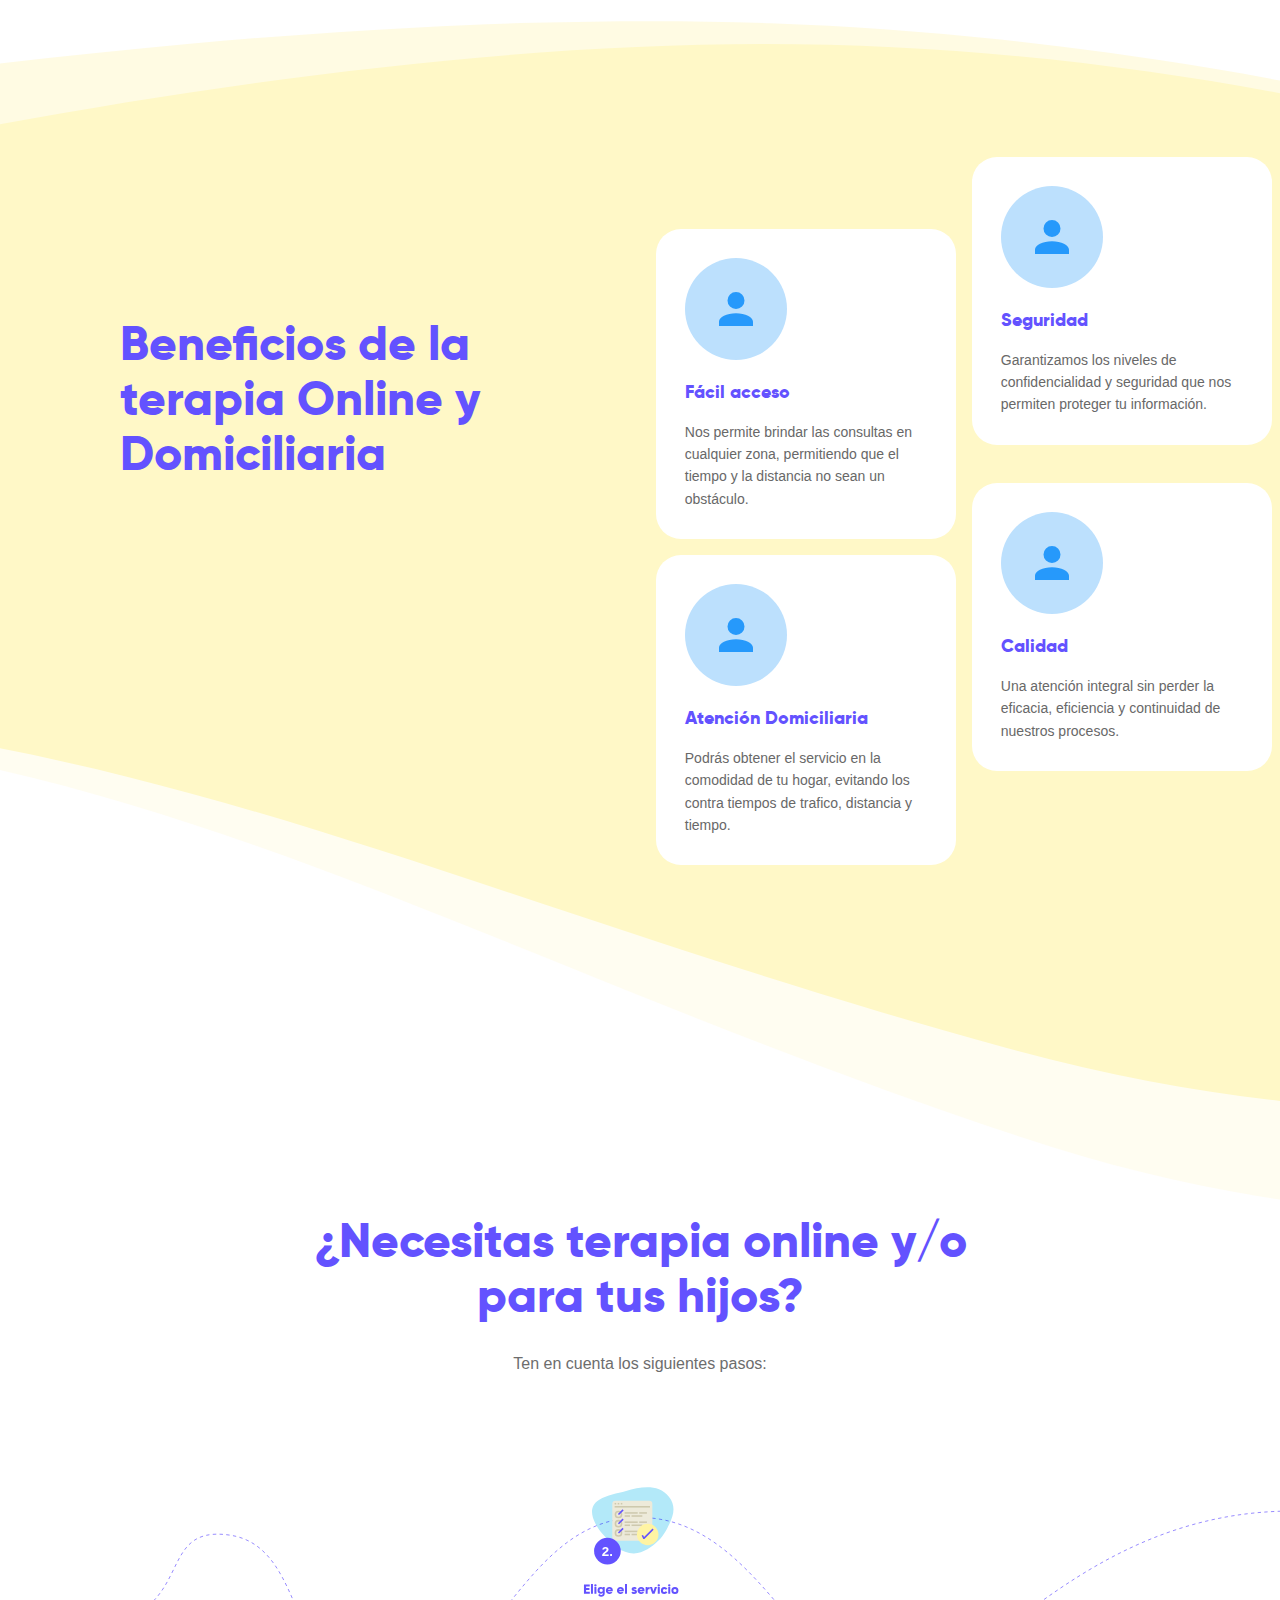
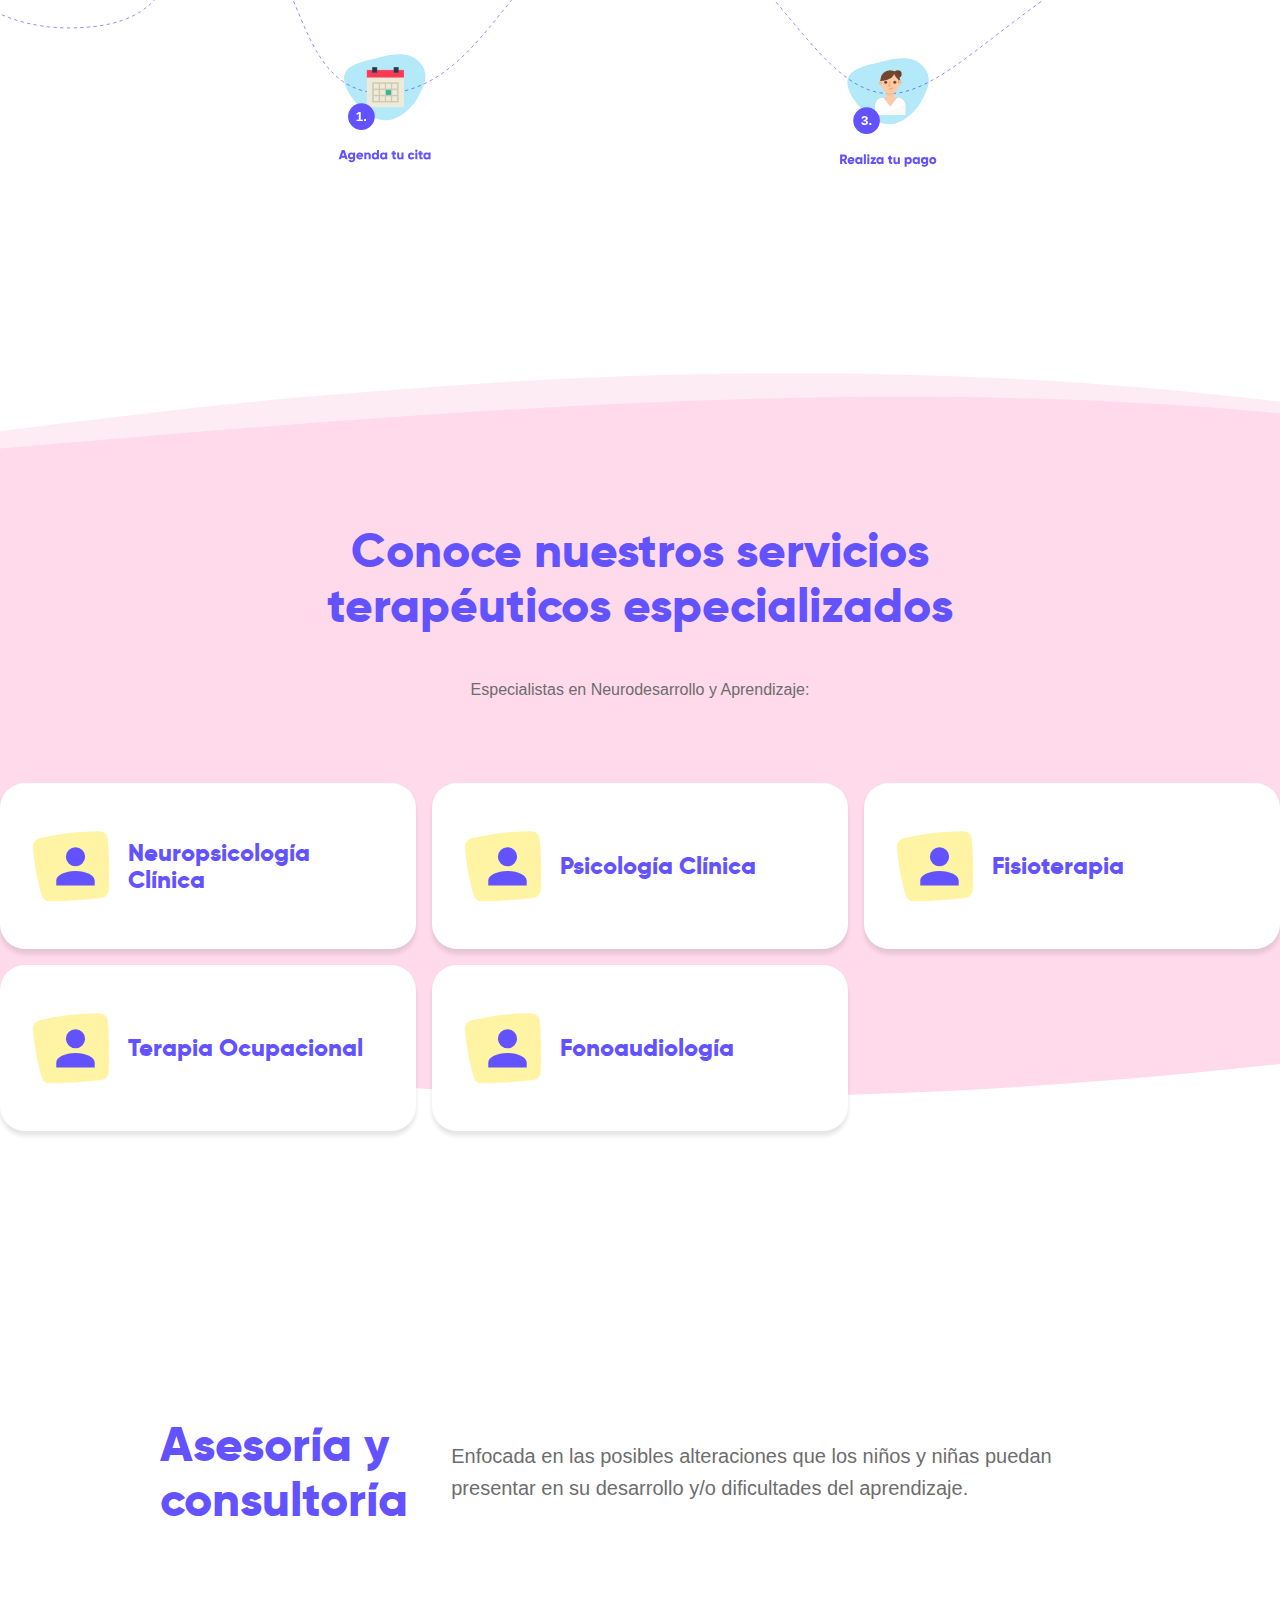
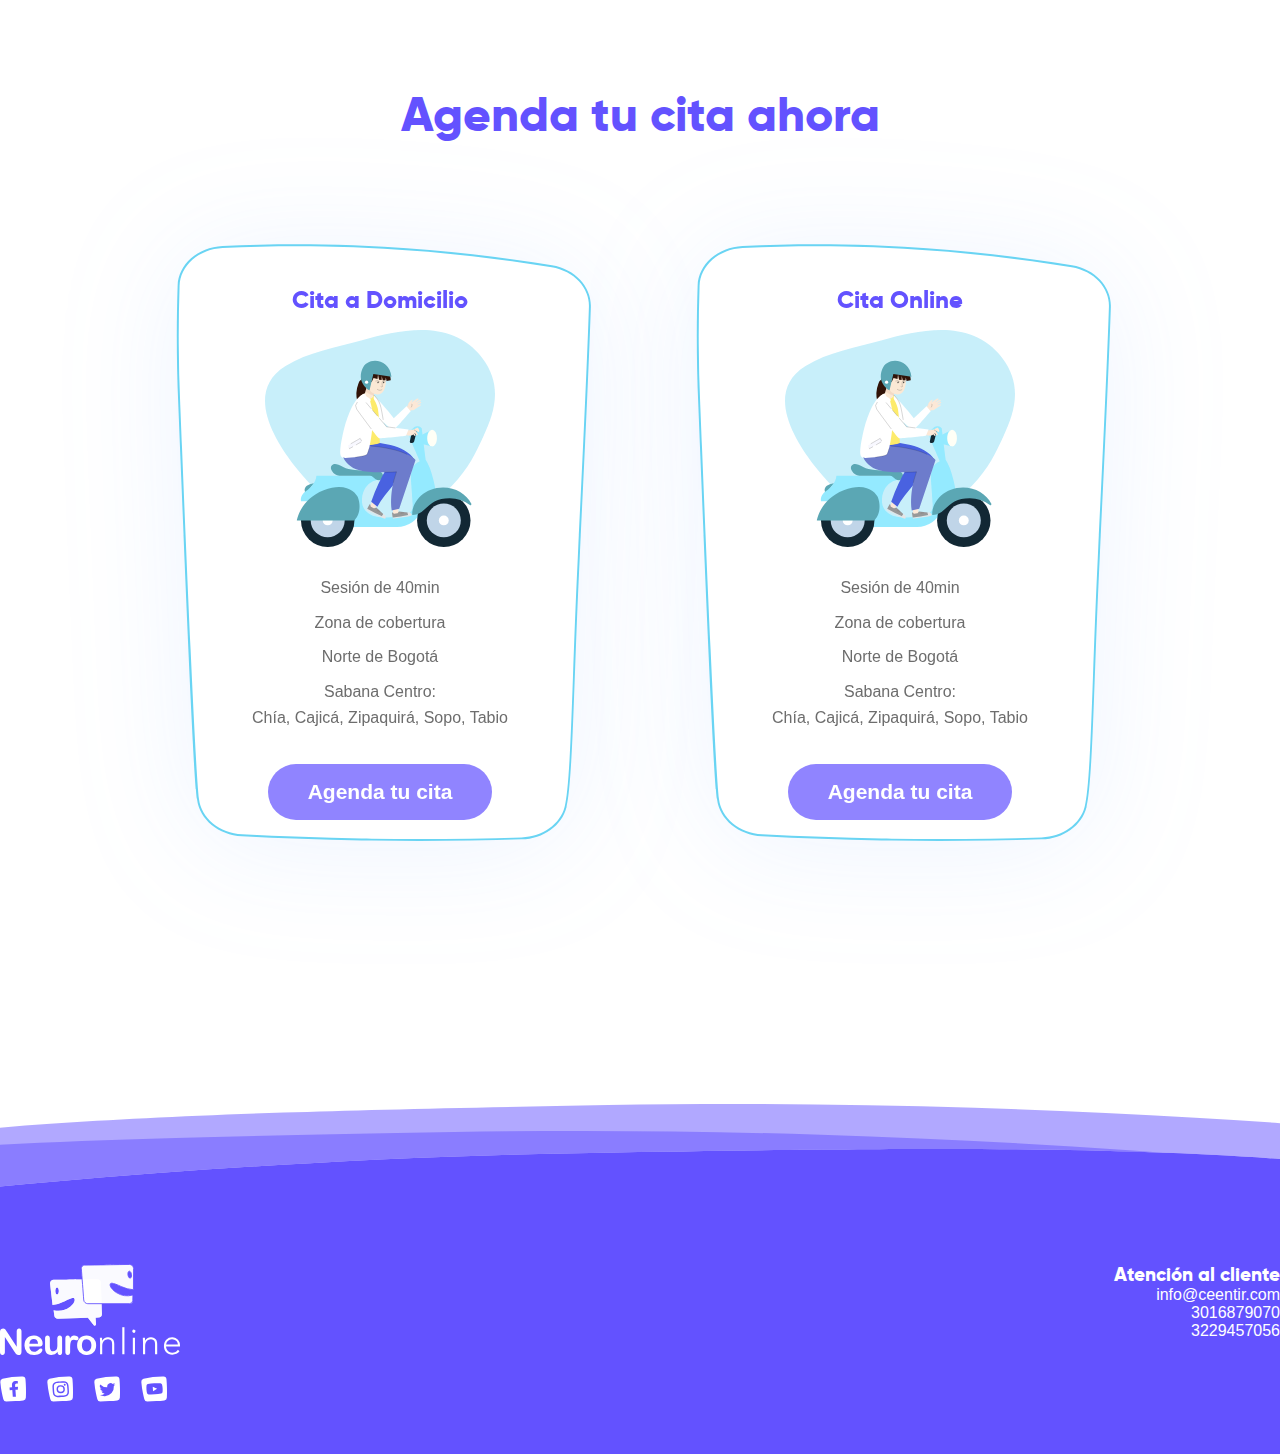
==== commit 5fad96c0: "corrección de estilos bg" ====
--- a/index.html
+++ b/index.html
@@ -145,7 +145,7 @@
     <img src="images/step-process.svg" alt="">
   </section>
   <section class="therapy-services" id="services">
-    <svg class="wave-service-top" xmlns="http://www.w3.org/2000/svg" width="1919" height="145.423" viewBox="0 0 1919 145.423"><g transform="translate(7212.5 -8122.077)"><path d="M1919,145.424h-.173l-.016-.852,0-.226a28.364,28.364,0,0,0-4.576-4.266,117.074,117.074,0,0,0-18.188-11.463,314.87,314.87,0,0,0-38.492-16.659c-18.764-6.855-40.8-13.534-65.491-19.852-62.878-16.088-143.2-29.975-238.743-41.278-56.724-6.71-119.518-12.572-186.639-17.421-73.827-5.334-154.711-9.576-240.405-12.607-156.6,2.723-445.706,26.964-700.782,48.351h-.013l-.078.007-.026,0-.038,0-.024,0-.087.007h-.006l-.023,0-.062.005-.272.023C336,76.653,252.073,83.691,178.98,89.38,97.031,95.759,40.427,99.527.844,101.238L.01,145.423H0V88.352c35.871-.7,78.985-3.646,135.684-9.26C191.155,73.6,254.352,66.043,321.26,58.042l.047-.006.044-.005.043-.005.1-.012.19-.023.01,0,.022,0,.05-.006C428.716,45.191,549.939,30.695,681.473,19.4,833.441,6.345,971.377,0,1103.164,0c57.892,0,116.738,1.279,174.905,3.8,52.936,2.3,106.5,5.668,159.206,10.024,88.793,7.337,176.916,17.571,261.921,30.417,33.373,5.044,66.35,10.51,98.015,16.247,25.353,4.593,49.886,9.361,72.919,14.171,22.111,4.617,38.78,8.439,48.87,10.831v59.93Z" transform="translate(-7212.5 8122.077)" fill="#fedaeb" opacity="0.5"/><path d="M1942.314,152.962H23.479l.844-44.686c39.543-1.709,96.147-5.477,178.135-11.859C275.55,90.728,359.65,83.677,448.687,76.211h.011c255.177-21.4,544.4-45.649,701.055-48.374,85.7,3.031,166.579,7.273,240.4,12.607,67.115,4.85,129.909,10.711,186.637,17.421,95.543,11.3,175.868,25.189,238.744,41.277,24.7,6.32,46.735,13,65.491,19.852a314.612,314.612,0,0,1,38.493,16.659,116.974,116.974,0,0,1,18.188,11.463,28.857,28.857,0,0,1,4.576,4.266l.028,1.579Z" transform="translate(-7235.979 8114.038)" fill="#fedaeb"/></g></svg>
+    <div class="wave-service-top"></div>
     <div class="therapy-services-content">
       <h2>Conoce nuestros servicios</h2>
       <h2>terapéuticos especializados</h2>
@@ -175,7 +175,7 @@
         </article>
       </div>
     </div>
-    <svg class="wave-service-bottom" xmlns="http://www.w3.org/2000/svg" width="1920" height="121.404" viewBox="0 0 1920 121.404"><path d="M1020.158,573.4c-57.233,0-118.348-1.336-181.647-3.97-57.554-2.4-118.2-5.918-180.252-10.468C553.738,551.3,443.323,540.615,330.079,527.2c-44.484-5.269-89.52-10.976-133.857-16.965-35.478-4.792-70.577-9.771-104.322-14.8C35.044,486.966,1.4,481.239,0,481V452H1920v29l-.037.009c-2.818.615-28.81,6.248-73.063,14.429-27.2,5.029-55.82,10.008-85.053,14.8-36.541,5.989-74.145,11.7-111.768,16.965-95.779,13.413-192.279,24.1-286.821,31.764-56.128,4.55-112.188,8.072-166.623,10.468C1136.767,572.068,1077.391,573.4,1020.158,573.4Z" transform="translate(0 -452)" fill="#fedaeb"/></svg>
+    <div class="wave-service-bottom"></div>
   </section>
   <section class="consulting-service container-p row ">
     <h2>Asesoría y consultoría</h2>
@@ -211,26 +211,28 @@
     </article>
   </section>
   <footer>
-    <svg class="wave-footer" xmlns="http://www.w3.org/2000/svg" width="1921.002" height="151.671" viewBox="0 0 1921.002 151.671"><g transform="translate(7059.502 -8943.83)"><path d="M46.5,119.721v0h0V65.859c90.6-13.386,154.038-22.058,212.107-29,65.588-7.838,125.786-13.57,189.448-18.038,64.111-4.5,134.431-7.906,221.3-10.724,78.022-2.53,172.909-4.707,307.662-7.059C1016.623.35,1057,0,1097.016,0c74.451,0,150.789,1.2,226.9,3.581,69.153,2.16,139.65,5.337,209.533,9.441,117.695,6.913,235.818,16.551,351.088,28.648,27.632,2.9,55.378,5.975,82.467,9.136V87.187c-63.2-7.27-107.135-12.184-146.919-16.432-68.224-7.287-123.7-12.49-174.573-16.374-109.248-8.343-211.925-11.747-354.4-11.747-83.129,0-182.207,1.11-331.292,3.713-44.455.775-89.878,2.017-135.006,3.69-43.036,1.6-86.941,3.625-130.5,6.03C613.786,60.515,531.5,66.413,449.736,73.6,314.451,85.49,178.783,101.007,46.5,119.721Z" transform="translate(-7106 8943.83)" fill="#6352ff" opacity="0.5"/><path d="M0,94.177l0,0H0V45.268c59.087-7.829,109.915-13.707,159.962-18.5,26.381-2.526,52.27-4.726,79.147-6.726,26.971-2.009,54.406-3.775,83.871-5.4C380.13,11.5,442.97,9,520.743,6.775c69.872-2,151.353-3.766,264.2-5.736C824.491.35,864.865,0,904.942,0c74.492,0,150.831,1.205,226.9,3.582,69.2,2.161,139.693,5.338,209.533,9.441,38.054,2.235,76.672,4.79,114.781,7.594-62.431-2.406-129.651-3.528-211.545-3.528-83.081,0-182.159,1.11-331.293,3.712-44.413.776-89.837,2.018-135.007,3.691-43.054,1.6-86.96,3.625-130.5,6.03-80.567,4.45-162.853,10.348-244.573,17.531C267.963,59.944,132.295,75.462,0,94.176Z" transform="translate(-7059.5 8969.375)" fill="#6352ff" opacity="0.5"/><path d="M1954.5,109.036H33.5V77.086C165.816,58.369,301.484,42.851,436.737,30.964,518.481,23.78,600.767,17.882,681.31,13.433,724.847,11.027,768.753,9,811.806,7.4c45.116-1.673,90.539-2.914,135.006-3.69C1095.9,1.11,1194.983,0,1278.1,0c142.468,0,245.146,3.4,354.4,11.747,50.875,3.884,106.347,9.086,174.573,16.374,39.848,4.255,83.936,9.186,147.419,16.49v64.425Z" transform="translate(-7093 8986.465)" fill="#6352ff"/></g></svg>
-    <div class="footer-container container-p row">
-
-      <div class="logo-social-link">
-        <a href="" class="logo-neruonline-white"><img src="images/logo-neruonline-white.svg" alt=""></a>
-  
-        <ul>
-          <li><a href=""><img src="images/facebook-icon.svg" alt=""></a></li>
-          <li><a href=""><img src="images/instagram-icon.svg" alt=""></a></li>
-          <li><a href=""><img src="images/twitter-icon.svg" alt=""></a></li>
-          <li><a href=""><img src="images/youtube-icon.svg" alt=""></a></li>
-        </ul>
-      </div>
-      <div class="contact-dates">
-        <h3>Atención al cliente</h3>
-        <ul>
-          <li><a href="">info@ceentir.com</a></li>
-          <li><a href="">3016879070</a></li>
-          <li><a href="">3229457056</a></li>
-        </ul>
+    <div class="wave-footer"></div>
+    <div class="footer-content">
+      <div class="footer-container container-p row">
+
+        <div class="logo-social-link">
+          <a href="" class="logo-neruonline-white"><img src="images/logo-neruonline-white.svg" alt=""></a>
+    
+          <ul>
+            <li><a href=""><img src="images/facebook-icon.svg" alt=""></a></li>
+            <li><a href=""><img src="images/instagram-icon.svg" alt=""></a></li>
+            <li><a href=""><img src="images/twitter-icon.svg" alt=""></a></li>
+            <li><a href=""><img src="images/youtube-icon.svg" alt=""></a></li>
+          </ul>
+        </div>
+        <div class="contact-dates">
+          <h3>Atención al cliente</h3>
+          <ul>
+            <li><a href="">info@ceentir.com</a></li>
+            <li><a href="">3016879070</a></li>
+            <li><a href="">3229457056</a></li>
+          </ul>
+        </div>
       </div>
     </div>
   </footer>
--- a/css/styles.css
+++ b/css/styles.css
@@ -114,9 +114,7 @@
   overflow-x: hidden;
 }
 
-.hero-presentation {
-  /* padding-right: 1em; */
-}
+
 
 .hero-image {
   position: relative;
@@ -362,7 +360,7 @@
 
 .therapy-services {
   width: 100%;
-  /* height: 300px; */
+  /* height: 432px; */
   position: relative;
   
 }
@@ -381,20 +379,30 @@
 }
 
 .wave-service-top {
-  position: absolute;
-  width: 100%;
-  height: min-content;
-  bottom: calc(100% - 2px);
+  width: 100%;
+  height: 150px;
+  background-image: url('../images/wave-service-top.svg');
+  /* position: absolute; */
+  background-position: top center;
+  background-repeat: no-repeat;
+  background-size: cover;
+  /* bottom: calc(100% - 2px); */
 }
 .wave-service-bottom {
-  position: absolute;
-  width: 100%;
-  height: min-content;
+  /* position: absolute; */
+  width: 100%;
+  height: 142px;
+  background-image: url('../images/wave-services-bottom.svg');
+  background-position: top center;
+  background-repeat: no-repeat;
+  background-size: cover;
+  
   /* bottom: -100px; */
 }
 
 .therapy-services-content {
   width: 100%;
+  height: 432px;
   background-color: #fedaeb;
  
 
@@ -409,7 +417,7 @@
   gap: 1em;
   position: relative;
   z-index: 1;
-  bottom: -168px;
+  bottom: -36px;
 }
 
 .service-item  {
@@ -523,25 +531,33 @@
 
 footer {
   width: 100%;
+  position: relative;
+  margin-top: 16em;
+}
+
+.footer-content {
+  width: 100%;
   height: 190px;
   background-color: var(--purple-color);
-  position: relative;
-  margin-top: 16em;
-}
-
-.footer-container {
+}
+.footer-container{
+
   justify-content: space-between;
 }
 
-
 .wave-footer {
-  position: absolute;
-  width: 100%;
-  height: min-content;
-  bottom: calc(100% - 2px);
-}
-
-footer .logo-neruonline-white img {
+  /* position: absolute; */
+  width: 100%;
+  height: 160px;
+  /* height: min-content; */
+  /* bottom: calc(100% - 2px); */
+  background-image: url('../images/wave-footer.svg');
+  background-position: top center;
+  background-size: cover;
+  background-repeat: no-repeat;
+}
+
+.footer-container .logo-neruonline-white img {
   width: 180px;
   margin-bottom: 1em;
   
@@ -574,4 +590,26 @@
 }
 
 
-
+/*///////// media queries//////// */
+
+/* 1023 - 767 */
+
+/* 480 - 320 */
+
+@media screen and (max-width: 1023px){
+  
+}
+@media screen and (max-width: 767px){
+
+}
+@media screen and (max-width: 480px){
+
+}
+@media screen and (max-width: 320px){
+
+}
+
+
+
+
+
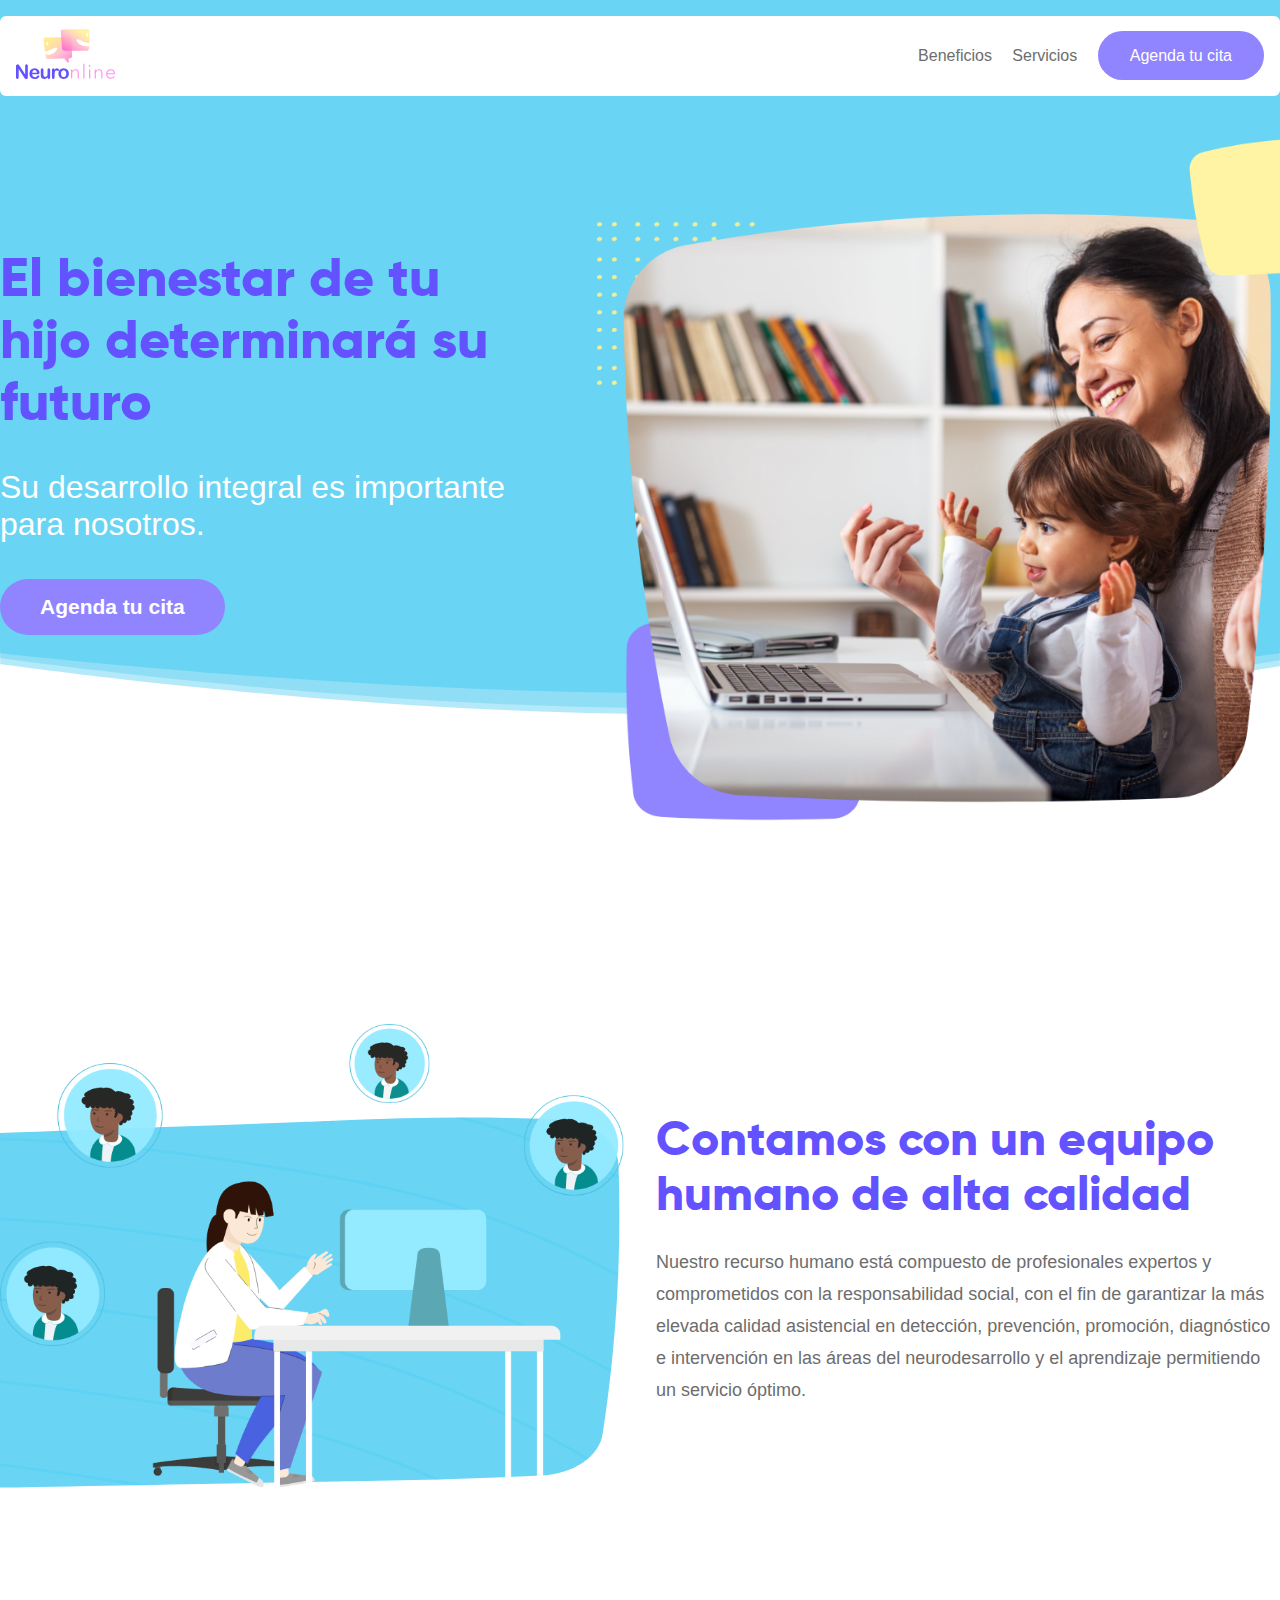
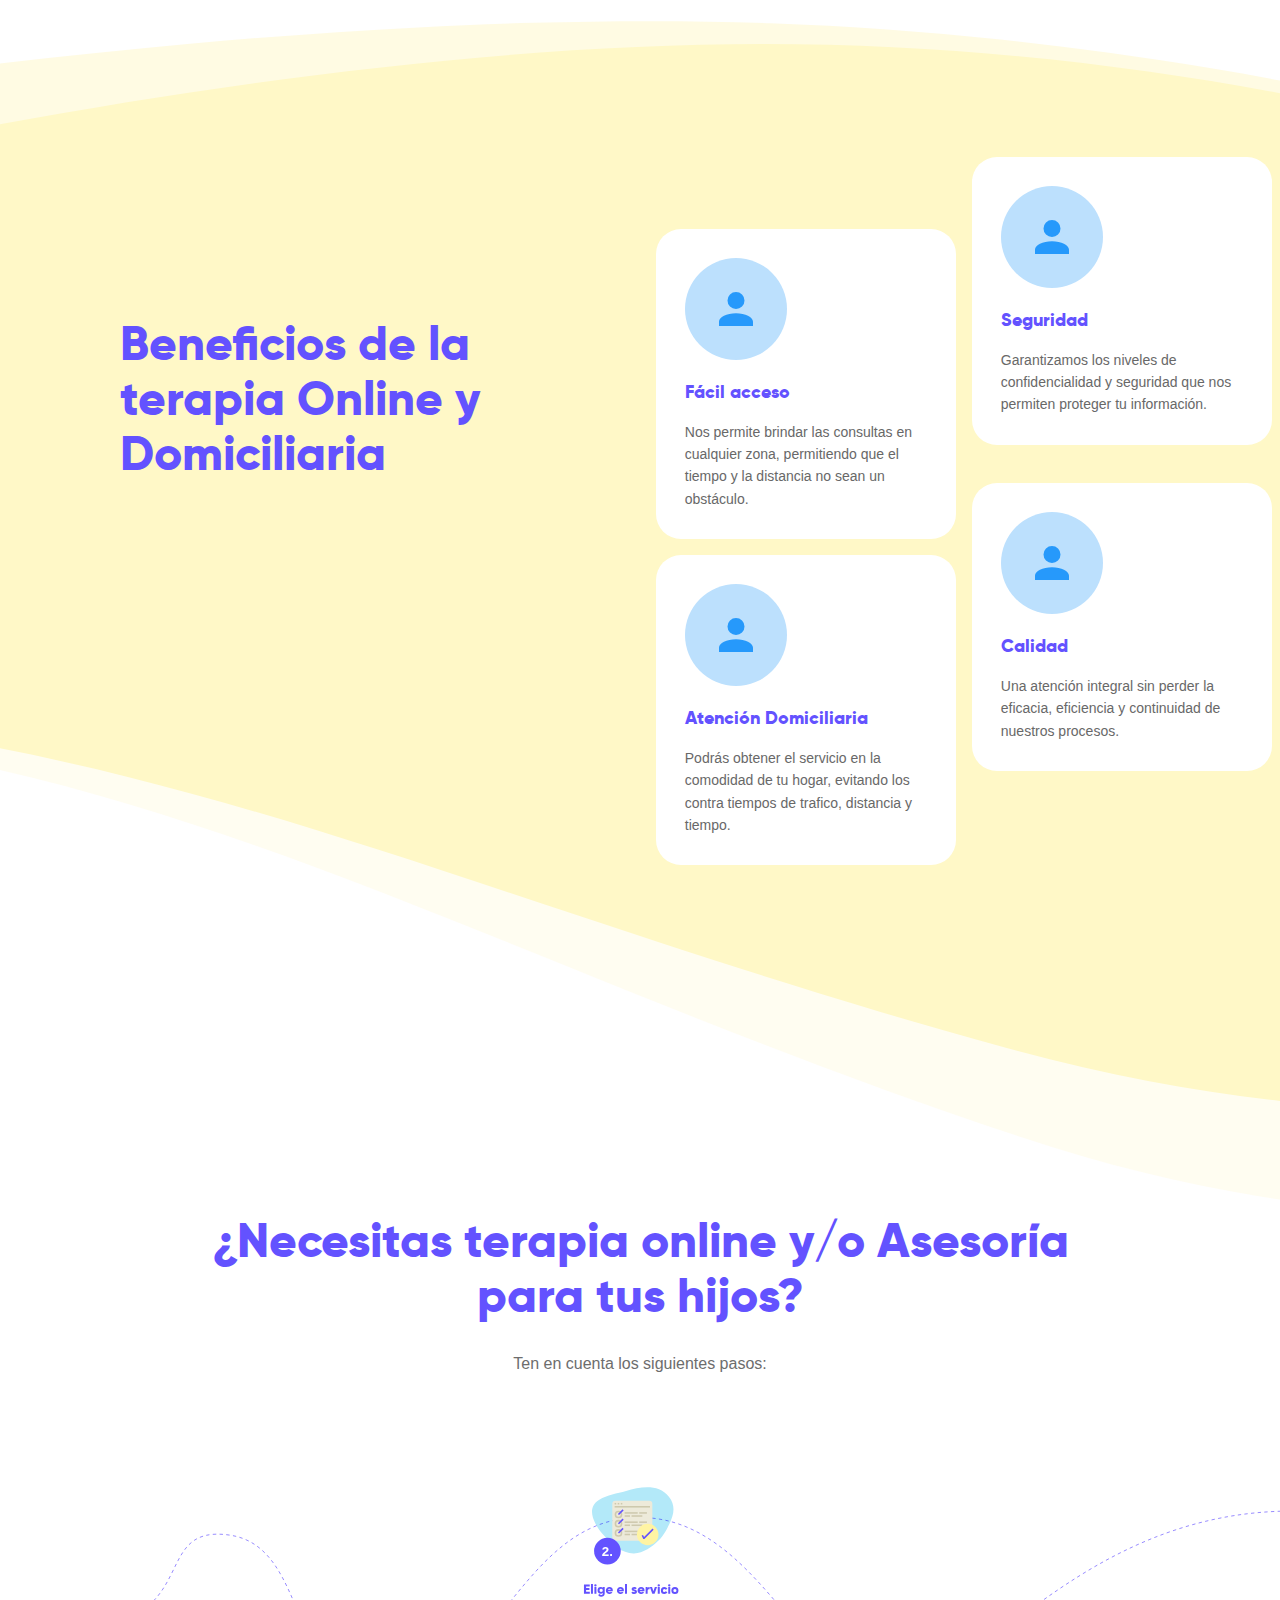
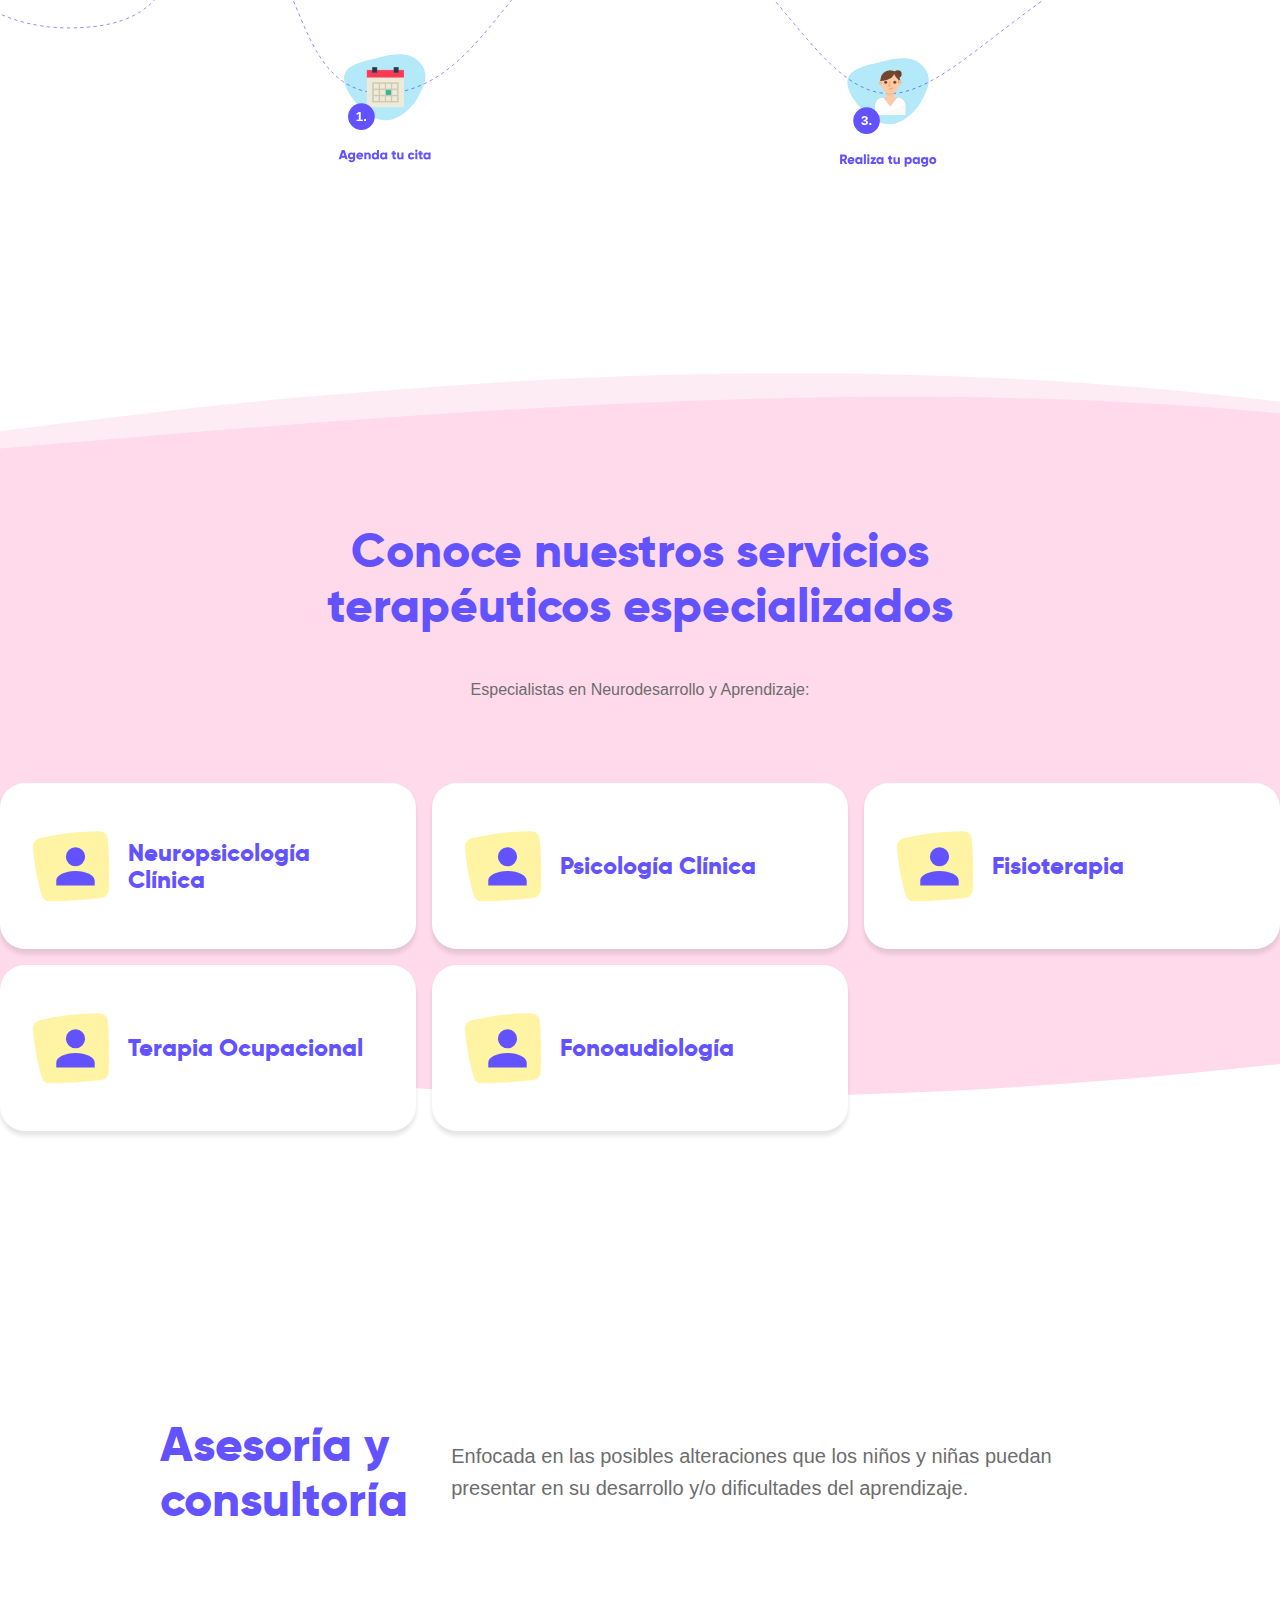
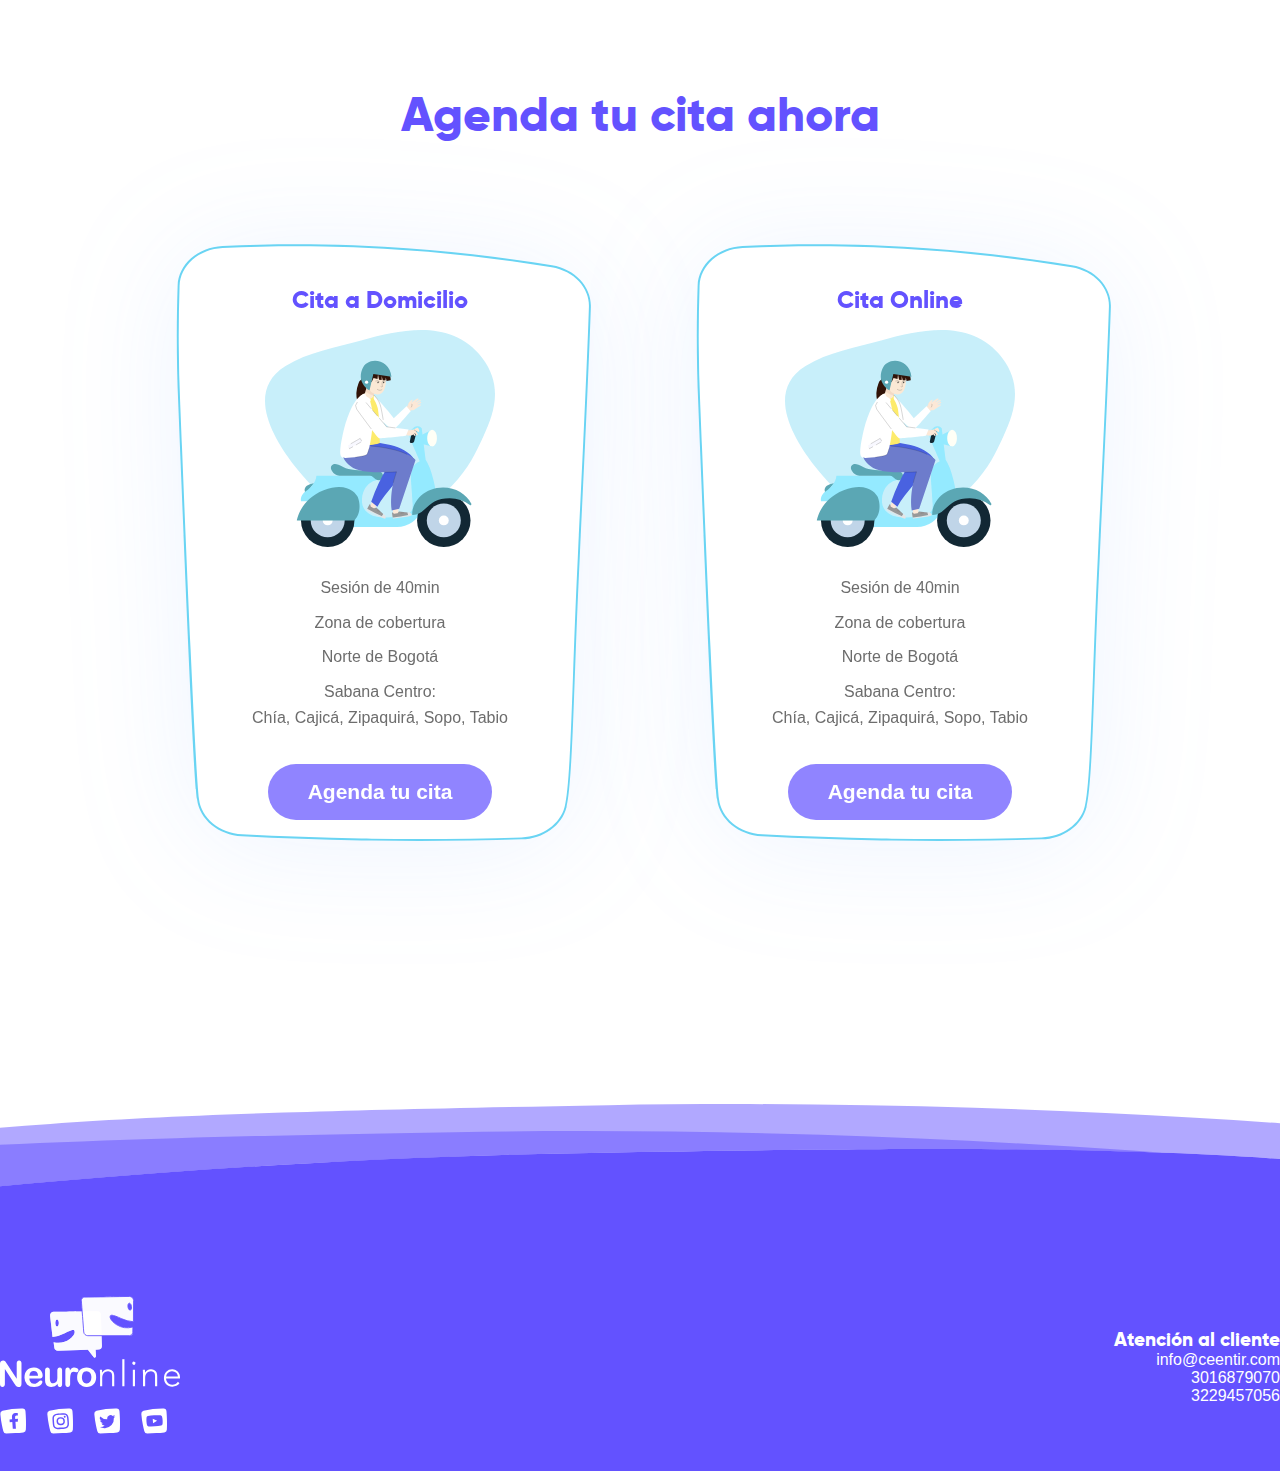
==== commit 4881e3ba: "ajustes responsive" ====
--- a/index.html
+++ b/index.html
@@ -119,7 +119,7 @@
     <div class="wave-benefits-bottom"></div>
   </section>
   <section class="step-content">
-    <h2>¿Necesitas terapia online y/o</h2> 
+    <h2>¿Necesitas terapia online y/o Asesoría</h2> 
     <h2>para tus hijos?</h2>
     <span>Ten en cuenta los siguientes pasos:</span>
     <!-- <article class="grid-container">
--- a/css/styles.css
+++ b/css/styles.css
@@ -109,9 +109,8 @@
 .hero {
   width: 100%;
   height: 800px;
-  overflow: scroll;
-  overflow-y: hidden;
-  overflow-x: hidden;
+  overflow: hidden;
+ 
 }
 
 
@@ -309,6 +308,7 @@
   position: relative;
   margin-bottom: 10em;
   /* background-image: url('../images/line-step.svg'); */
+  overflow: hidden;
 }
 .step-content h2 { 
   font-size: 48px;
@@ -412,7 +412,7 @@
   max-width: 1366px;
   margin: 0 auto;
   display: grid;
-  grid-template-columns: repeat(auto-fill, minmax(350px, 4fr));
+  grid-template-columns: repeat(auto-fill, minmax(320px, 4fr));
   justify-items: center;
   gap: 1em;
   position: relative;
@@ -537,12 +537,14 @@
 
 .footer-content {
   width: 100%;
-  height: 190px;
+  height: auto;
   background-color: var(--purple-color);
+  padding: 2em 0;
 }
 .footer-container{
 
   justify-content: space-between;
+  align-items: center;
 }
 
 .wave-footer {
@@ -596,20 +598,305 @@
 
 /* 480 - 320 */
 
+@media screen and (max-width: 1194px ) {
+
+  header, .hero, .benefits-container, .profesional-section, .footer-container, .consulting-service {
+    padding: 0 1em;
+  }
+}
+
 @media screen and (max-width: 1023px){
+  header, .hero, .benefits-container, .profesional-section, .footer-container, .consulting-service {
+    padding: 0 1em;
+  }
+
+
+  .hero-waves {
+    height: 80%;
+  }
+
+  .hero-presentation h1 {
+    font-size: 46px;
+    
+  }
+
+  .hero-presentation p {
+    font-size: 22px;
+  }
+
+  .profesional-section {
+    margin: 0 0 12em;
+  }
+
+  .profesional-description h2 {
+    font-size: 42px;
+  }
+
+  .tittle-benefits h2 {
+    font-size: 42px;
+  }
+  .step-content img {
+    position: inherit;
+    left: -10%;
+    width: 121%;
+  }
+
+  .grid-services {
+    padding: 0 4em;
+  }
+}
+@media screen and (max-width: 975px){
+
+  .cards-item.col-8{
+    width: 68%;
+  }
+
+}
+@media screen and (max-width: 900px){
+
+  .hero {
+    margin-bottom: 20em;
+    overflow: initial;
+  }
+
+  .hero-waves {
+    height: 128%;
+  }
+  .hero-presentation {
+    text-align: center;
+    margin-top: 5em;
+    padding: 0 4em;
+  }
+
+  .hero-image img {
+    position: initial;
+  }
+
+  .profesional-section {
+    margin-top: 28em;
+  }
+
+  .profesional-image.col-6 img {
+    margin-right: 0;
+
+  }
+
+  .profesional-description {
+    padding: 0 7em;
+    margin-top: 4em;
+  }
+
+  .tittle-benefits {
+    margin-bottom: 4em;
+  }
+
+  .cards-item.col-8 {
+    width: 100%;
+    justify-content: center;
+  }
+
+  .card:nth-of-type(2), .card:nth-of-type(4) {
+    margin: .5em;
+    height: auto;
+  }
   
+
+  .tittle-benefits {
+    padding: 0 1em;
+    text-align: center;
+  }
+.benefits-background {
+  height: 690px;
+}
+
+.therapy-services {
+  margin-bottom: 8em;
+}
+
+.therapy-services-content {
+  height: 610px;
+}
+
+.consulting-service  {
+  text-align: center;
+}
+
+.consulting-service h2 {
+  margin-bottom: 1em;
+}
+.consulting-service p {
+  padding: 0 6em;
+}
+
+.plan-domiciliary {
+  margin-right: 2em;
+}
+
+.wave-footer {
+  height: 142px;
+}
+.footer-container.row {
+  display: flex;
+}
+
+
 }
 @media screen and (max-width: 767px){
 
+  .navbar-toggler {
+    display: initial;
+  }
+
+  #main_nav {
+    display: none;
+  }
+
+  .therapy-services {
+    margin-bottom: 16em;}
+
+  .therapy-services-content {
+    height: 964px;}
+
+  .service-item {
+    width: 70%;
+  }
+
+  .plan-domiciliary {
+    margin-right: 0;
+  }
+
+  .plans-options {
+    margin-top: 16em;
+
 }
 @media screen and (max-width: 480px){
 
+  .profesional-description h2 {
+    font-size: 34px;
+}
+
+.profesional-description p {
+  font-size: 16px;
+}
+
+  .hero {
+    margin-bottom: 8em;
+}
+
+  .hero-presentation h1 {
+    font-size: 40px;
+}
+
+.hero-presentation {
+
+  padding: 0 1em;
+}
+
+.hero-image {
+  margin-top: 4em;
+}
+
+.hero-waves {
+  height: 102%;
+}
+  .profesional-section {
+    margin-top: 0;
+  }
+
+  .profesional-description {
+    padding: 0px 1em;
+    margin-top: 10em;
+  }
+
+  .benefits-background {
+    height: 1302px;
+  }
+
+  .tittle-benefits h2 {
+    font-size: 34px;
+}
+
+.grid-services {
+  padding: 0;
+}
+
+.step-content h2 {
+  font-size: 34px;
+}
+
+.therapy-services h2 {
+  font-size: 34px;
+}
+
+  .service-item {
+    width: 100%;
+}
+
+.therapy-services-content {
+  height: 1064px;
+}
+
+.consulting-service h2 {
+  font-size: 34px;
+}
+
+.consulting-service p {
+  font-size: 16px;
+  padding: 0 1em; }
+
+  .plans-options h2 {
+    font-size: 34px;
+}
+
+.plans-options-container{
+  padding: 0 .5em;
+}
+
+.plan-item {
+  width: 83%;
+  height: auto;  
+}
+
+.plan-item h3 {
+  font-size: 18px;
+}
+
+.plan-item img {
+  width: 50%;
+}
+
+.plan-item ul li {
+  font-size: .6em;
+}
+
+.plan-item button {
+  font-weight: 300;
+  font-size: 10px;
+}
+
+.footer-container {
+  flex-direction: column;
+}
+
+.logo-social-link {
+
+    margin-bottom: 4em;
+}
+
+.contact-dates ul li {
+  text-align: center;
+}
+
 }
 @media screen and (max-width: 320px){
 
-}
-
-
-
-
-
+  .grid-services {
+    padding: 0;
+}
+
+}
+
+
+
+
+
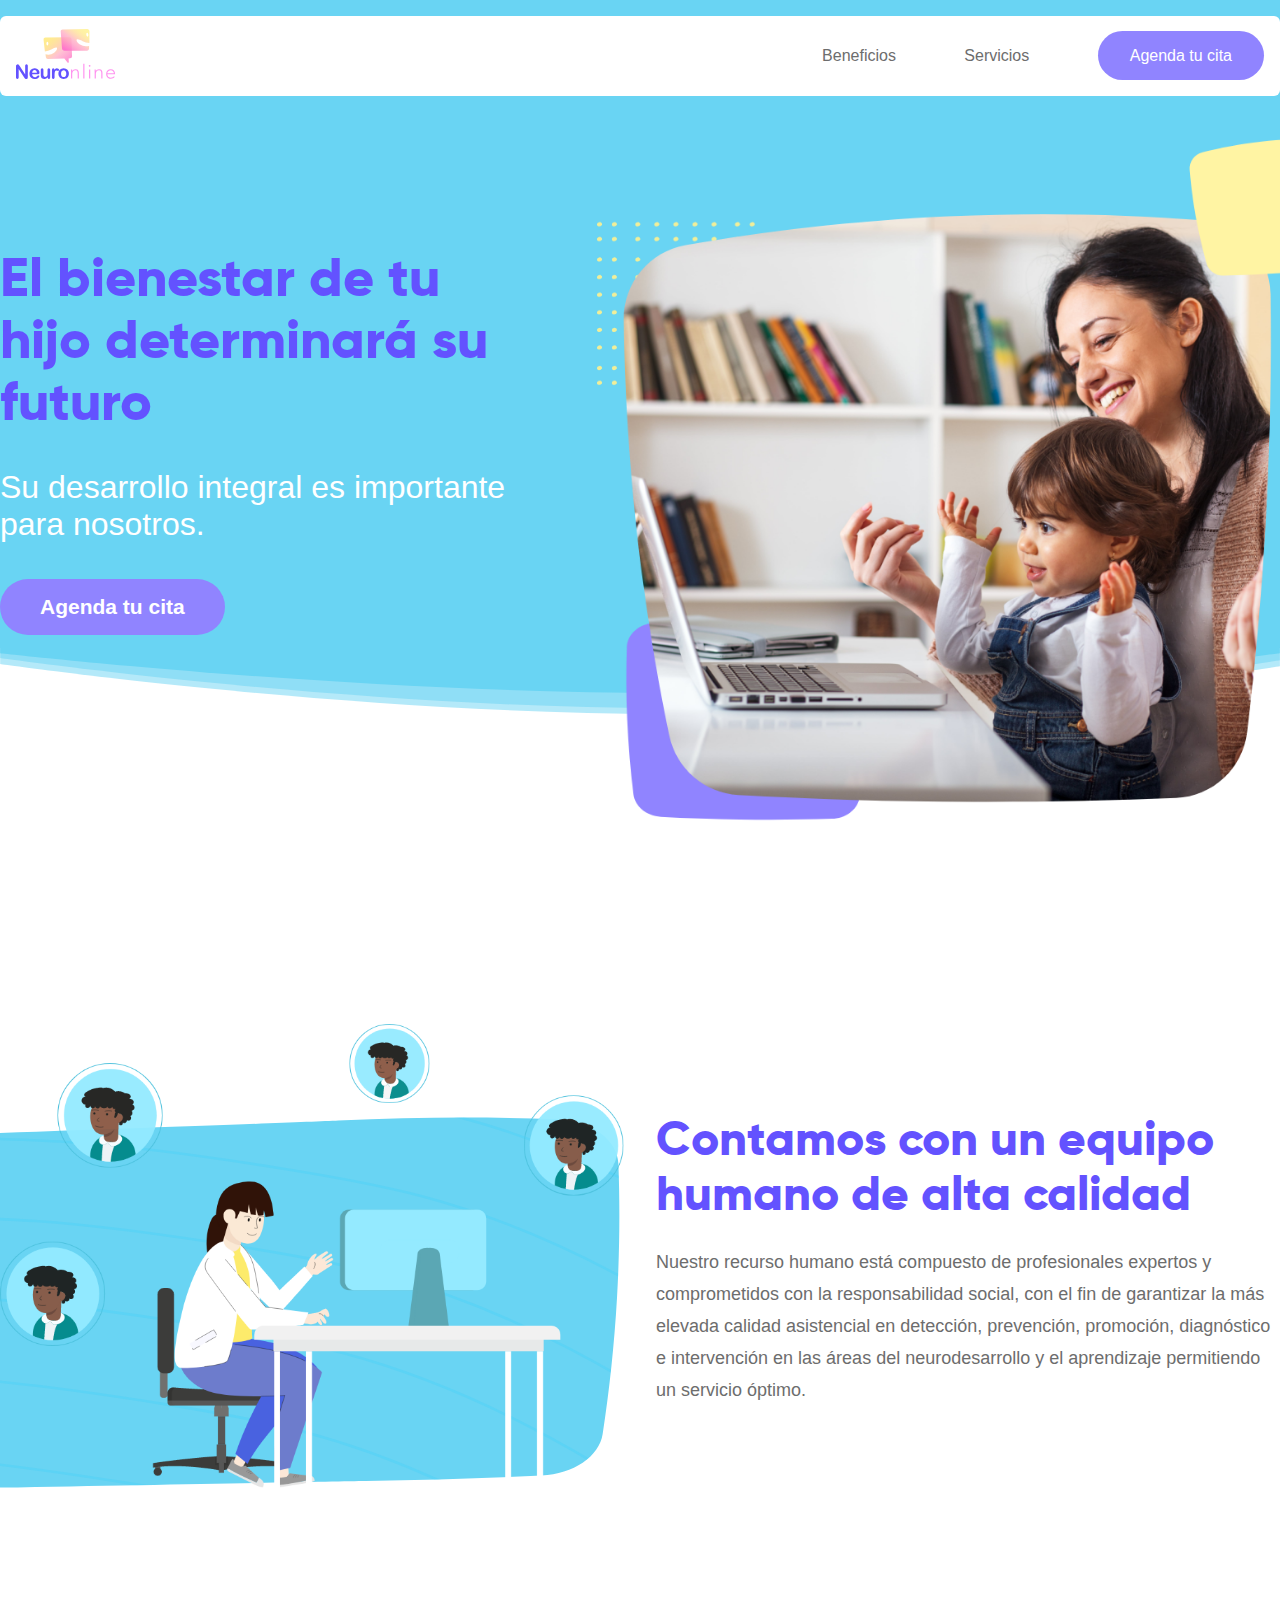
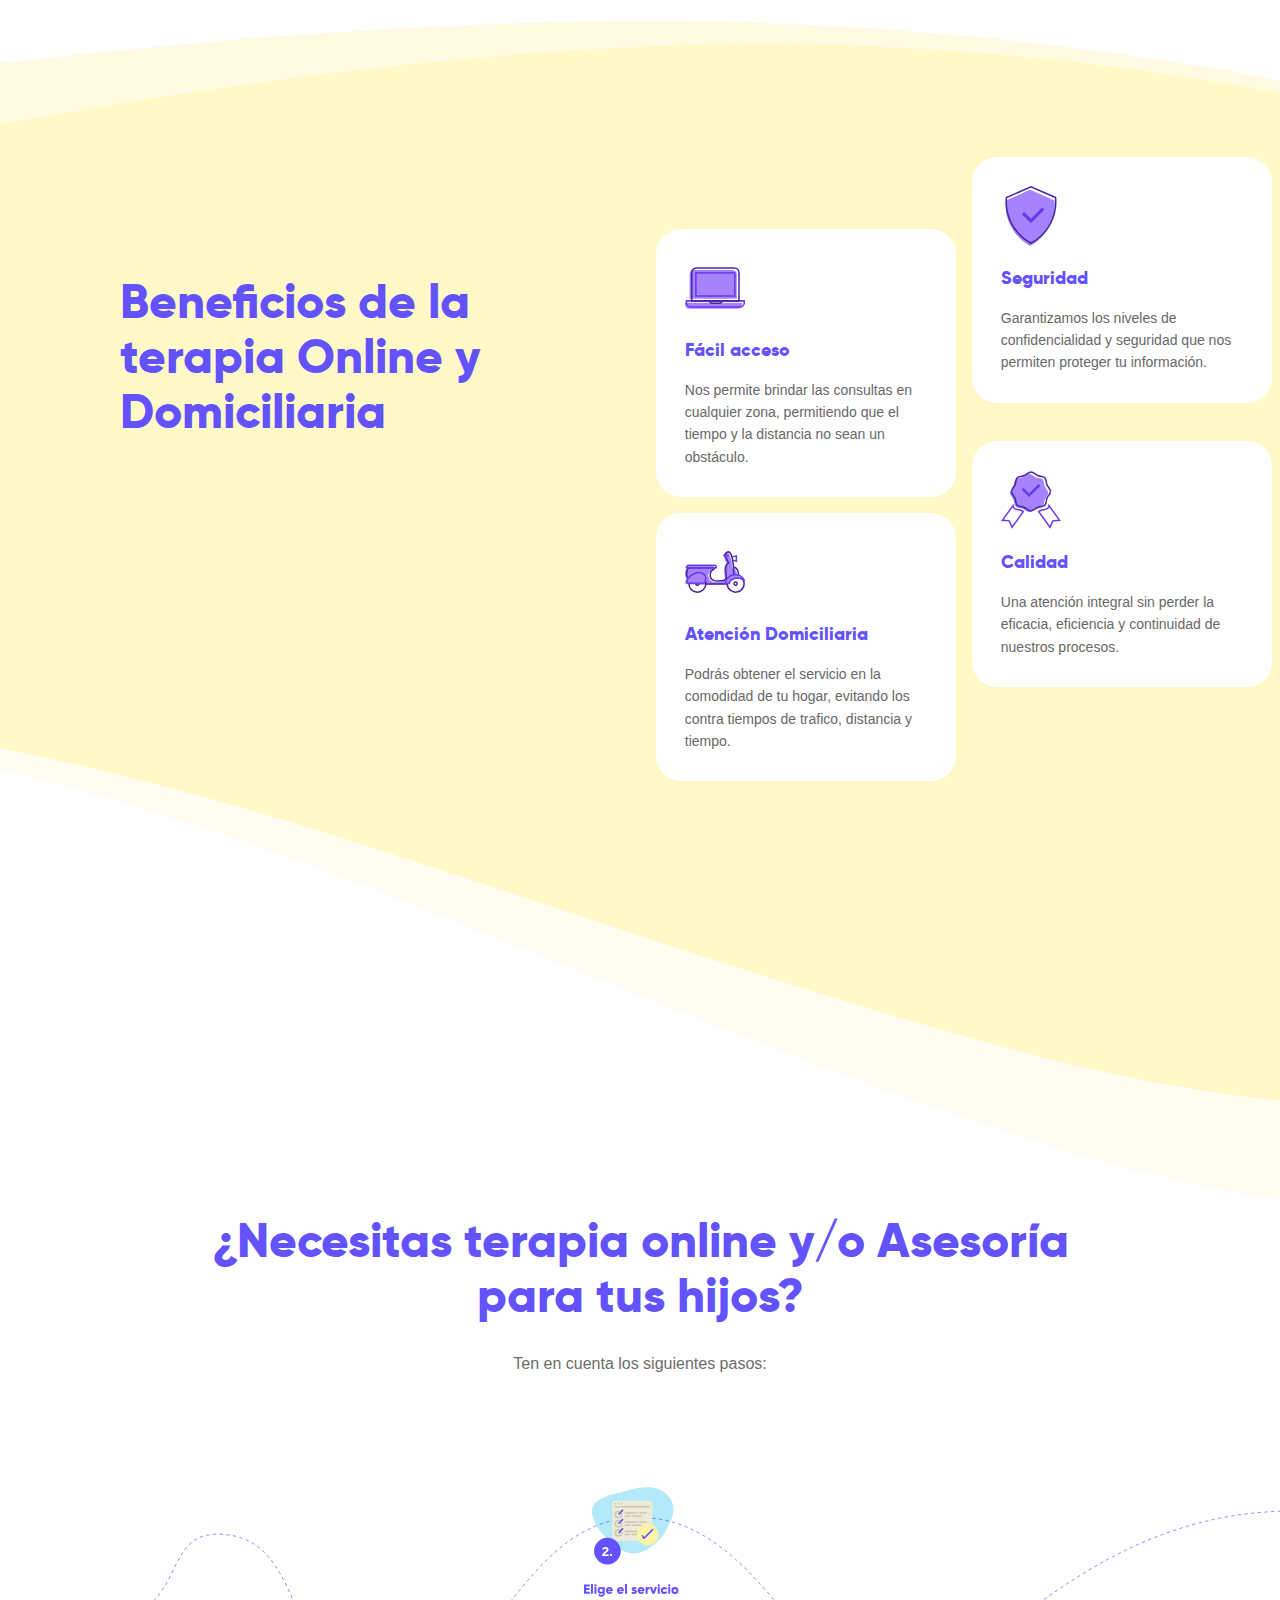
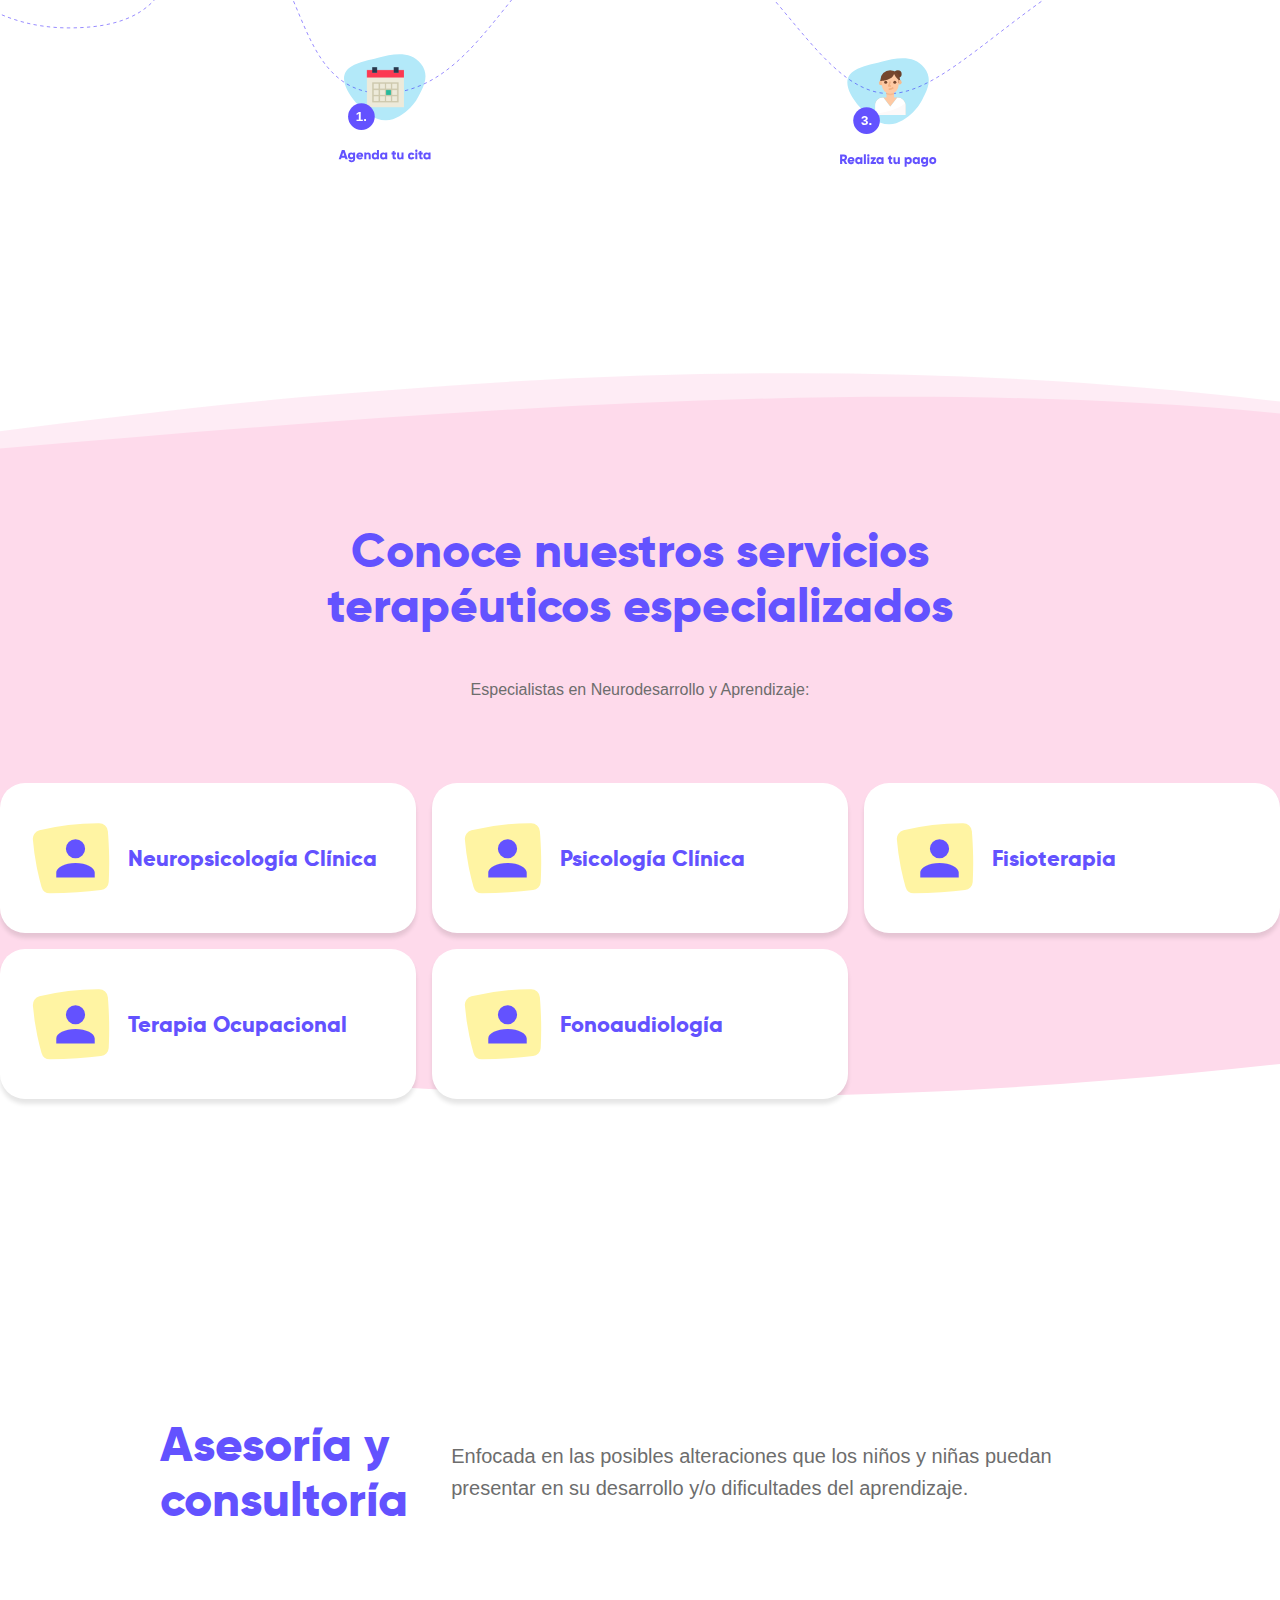
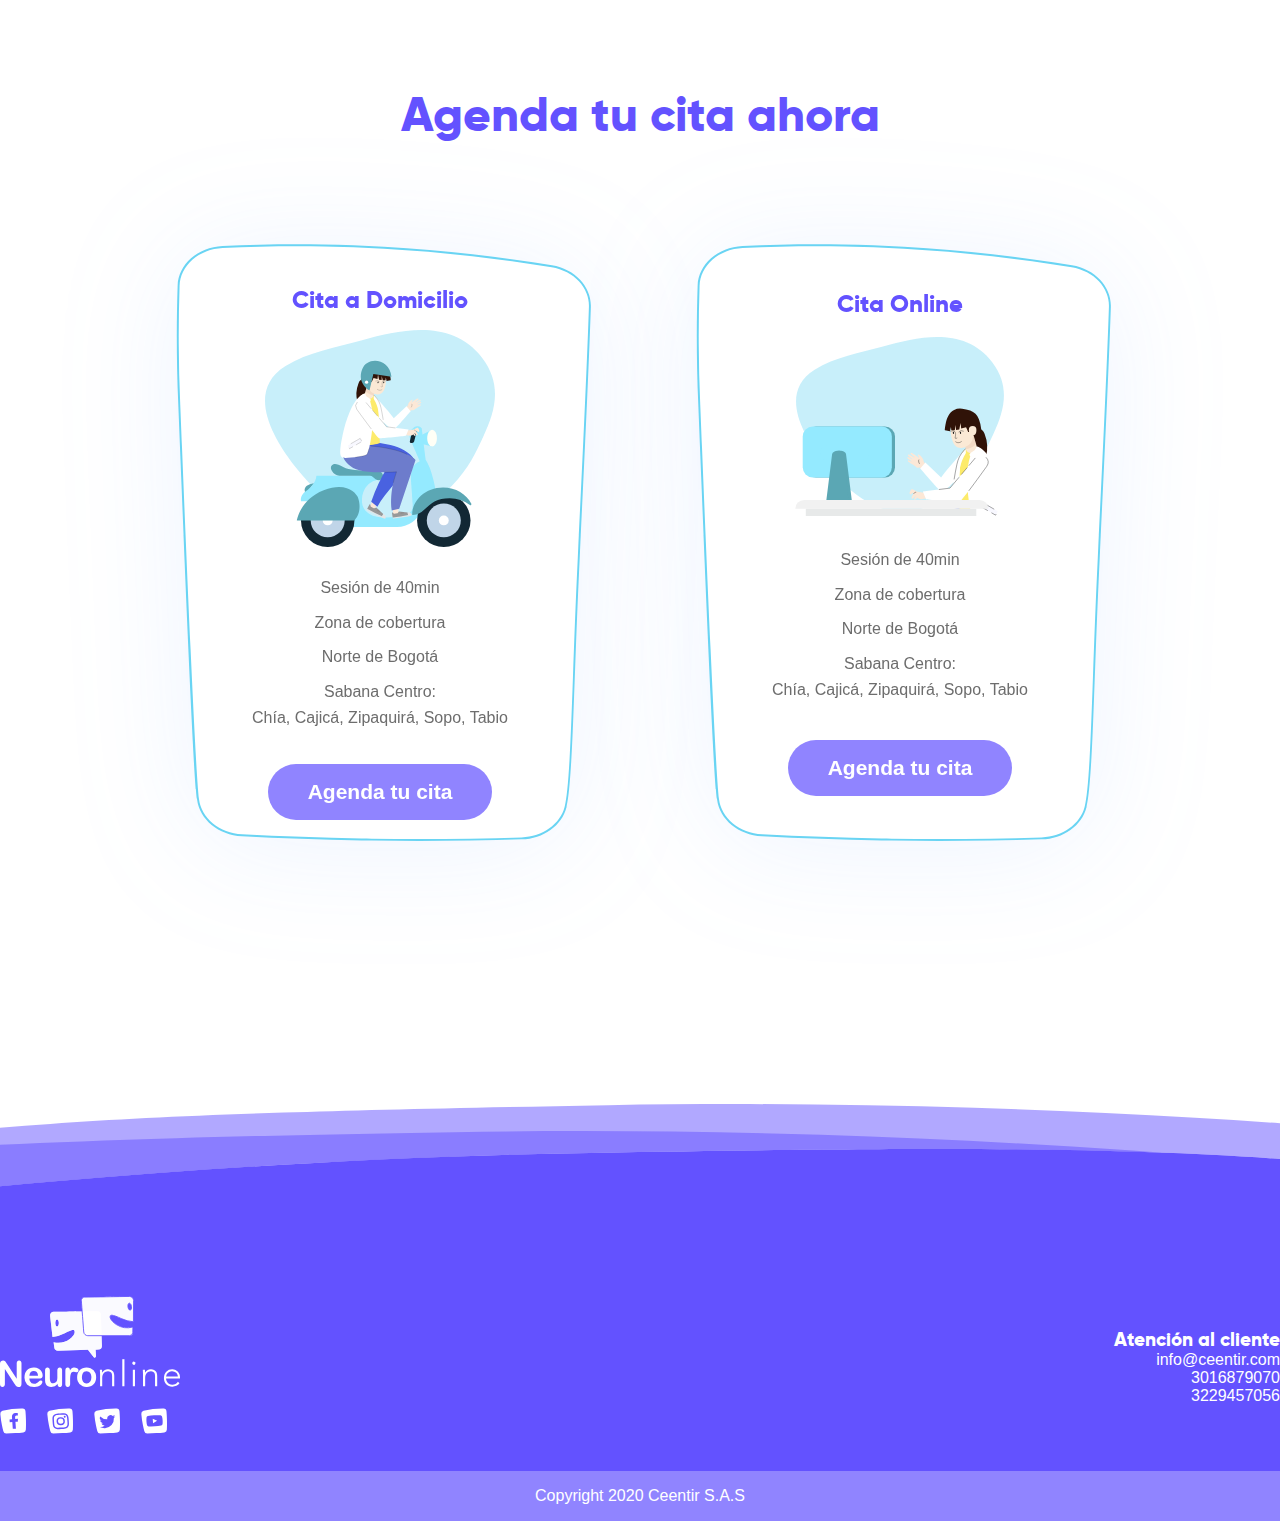
==== commit f602f94b: "ajustes generales" ====
--- a/index.html
+++ b/index.html
@@ -13,6 +13,10 @@
   <link rel="stylesheet" href="css/styles.css">
   <link rel="stylesheet" href="css/grid.css">
   <link rel="stylesheet" href="fonts/stylesheet.css">
+  <link rel="apple-touch-icon" sizes="180x180" href="images/apple-touch-icon.png">
+  <link rel="icon" type="image/png" sizes="32x32" href="images/favicon-32x32.png">
+  <link rel="icon" type="image/png" sizes="16x16" href="images//favicon-16x16.png">
+  <link rel="manifest" href="/site.webmanifest">
   <script src="js/main.js" type="text/javascript"></script>
   <!-- Principio del widget de enlace de Calendly -->
 <link href="https://assets.calendly.com/assets/external/widget.css" rel="stylesheet">
@@ -26,11 +30,11 @@
     <nav id="navbar_1" class="navbar fixed-top navbar-expand-lg navbar-light shadow-sm bg-white">
 
       <a class="navbar-brand" href="#"><img src="images/logo-neruonline.svg" alt=""></a>
-       <button class="navbar-toggler" type="button" data-toggle="collapse" data-target="#main_nav">
+       <button class="navbar-toggler" type="button" id="burger-menu" data-toggle="collapse" data-target="#main_nav">
           <span class="navbar-toggler-icon"></span>
         </button>
         <div class="collapse navbar-collapse" id="main_nav">
-      <ul class="navbar-nav ml-auto">
+      <ul class="navbar-nav">
         <li class="nav-item"><a href="#benefits" class="scrollto nav-link active"> Beneficios </a></li>
         <li class="nav-item"><a href="#services" class="scrollto nav-link"> Servicios </a></li>
         <li class="nav-item"><a href="#plans" class="scrollto nav-link"> Agenda tu cita </a></li>
@@ -46,7 +50,7 @@
       <div class="hero-presentation col-5">
         <h1>El bienestar de tu hijo determinará su futuro</h1>
         <p>Su desarrollo integral es importante para nosotros. </p>
-        <a href="#"><button>Agenda tu cita</button></a>
+        <a href="#plans" class="scrollto nav-link"><button>Agenda tu cita</button></a>
       </div>
       <figure class="hero-image col-7">
         <img src="images/hero-image.png" alt="">
@@ -85,28 +89,28 @@
         <div class="cards-item col-8">
           <div class="card">
             <figure>
-              <img src="images/Avatar.svg" alt="">
+              <img src="images/icon-acces.svg" alt="">
             </figure>
             <h4>Fácil acceso</h4>
             <p>Nos permite brindar las consultas en cualquier zona, permitiendo que el tiempo y la distancia no sean un obstáculo.</p>
           </div>
           <div class="card">
             <figure>
-              <img src="images/Avatar.svg" alt="">
+              <img src="images/icon-security.svg" alt="">
             </figure>
             <h4>Seguridad</h4>
             <p>Garantizamos los niveles de confidencialidad y seguridad que nos permiten proteger tu información.</p>
           </div>
           <div class="card">
             <figure>
-              <img src="images/Avatar.svg" alt="">
+              <img src="images/icon-delivery.svg" alt="">
             </figure>
             <h4>Atención Domiciliaria</h4>
             <p>Podrás obtener el servicio en la comodidad de tu hogar, evitando los contra tiempos de trafico, distancia y tiempo.</p>
           </div>
           <div class="card">
             <figure>
-              <img src="images/Avatar.svg" alt="">
+              <img src="images/icon-quality.svg" alt="">
             </figure>
             <h4>Calidad</h4>
             <p>Una atención integral sin perder la eficacia, eficiencia y continuidad de nuestros procesos.</p>
@@ -198,7 +202,7 @@
       </div>
       <div class="plan-online plan-item">
         <h3>Cita Online</h3>
-        <img src="images/illustration-docmiciliary.svg" alt="">
+        <img src="images/illustration-online.svg" alt="">
         <ul>
           <li>Sesión de 40min</li>
           <li>Zona de cobertura</li>
@@ -206,7 +210,7 @@
           <li>Sabana Centro:</li>
           <li>Chía, Cajicá, Zipaquirá, Sopo, Tabio</li>
         </ul>
-        <a href=""><button>Agenda tu cita</button></a>
+        <a href="" onclick="Calendly.initPopupWidget({url: 'https://calendly.com/camodesing/30min'});return false;"><button>Agenda tu cita</button></a>
       </div>
     </article>
   </section>
@@ -219,10 +223,10 @@
           <a href="" class="logo-neruonline-white"><img src="images/logo-neruonline-white.svg" alt=""></a>
     
           <ul>
-            <li><a href=""><img src="images/facebook-icon.svg" alt=""></a></li>
-            <li><a href=""><img src="images/instagram-icon.svg" alt=""></a></li>
-            <li><a href=""><img src="images/twitter-icon.svg" alt=""></a></li>
-            <li><a href=""><img src="images/youtube-icon.svg" alt=""></a></li>
+            <li><a href="https://www.facebook.com/CEENTIR/" target="_blank"><img src="images/facebook-icon.svg" alt=""></a></li>
+            <li><a href="https://www.instagram.com/ceentir/" target="_blank"><img src="images/instagram-icon.svg" alt=""></a></li>
+            <li><a href="https://twitter.com/ceentirsas" target="_blank"><img src="images/twitter-icon.svg" alt=""></a></li>
+            <li><a href="https://www.youtube.com/channel/UC18jwHktTqPvRGQ6Dc8YNQA" target="_blank"><img src="images/youtube-icon.svg" alt=""></a></li>
           </ul>
         </div>
         <div class="contact-dates">
@@ -235,6 +239,44 @@
         </div>
       </div>
     </div>
+    <div class="copyright">
+      <p>Copyright 2020 Ceentir S.A.S</p>
+    </div>
   </footer>
+  
+     <script>
+           const ipad = window.matchMedia('screen and (max-width: 767px)');
+            const menu = document.querySelector('.navbar-nav');
+            // console.log(menu);
+            const burgerbutton = document.querySelector('#burger-menu');
+            // console.log(burgerbutton);
+
+
+            ipad.addListener(validation)
+
+            function validation (event) {
+                if (event.matches) {
+
+                     burgerbutton.addEventListener('click', hideShow)
+                }
+
+                else{
+                     burgerbutton.removeEventListener('click', hideShow)
+
+                }
+            }
+            validation(ipad);
+            
+            function hideShow() {
+             if (menu.classList.contains('is-active')) {
+                 menu.classList.remove('is-active');
+             }
+             else {
+
+            menu.classList.add('is-active');
+             }
+            }
+        </script>
+ 
 </body>
 </html>--- a/css/styles.css
+++ b/css/styles.css
@@ -57,7 +57,7 @@
   margin-top: 1em;
 }
 
-#main_nav{
+.navbar-collapse {
   display: initial;
 }
 
@@ -88,7 +88,7 @@
 
 }
 .navbar-nav li {
-  margin-left: 1em;
+  margin-left: 4em;
 }
 .navbar-nav li:nth-of-type(3) a {
   color: var(--white-color);
@@ -186,6 +186,8 @@
   font-size: 21px;
   background-color: var(--buttom-color);
   margin-top: 36px;
+  cursor: pointer;
+  outline: none;
 }
 
 .profesional-section {
@@ -287,6 +289,11 @@
   height: min-content;
 }
 
+.card img {
+   width: 60px;
+   height: 60px;
+}
+
 .card h4 {
   margin: 1em 0 1em;
   font-size: 18px;
@@ -299,7 +306,11 @@
 
 }
 
-.card:nth-of-type(2), .card:nth-of-type(4) {
+.card:nth-of-type(2) {
+  margin-top: -4em;
+}
+
+.card:nth-of-type(4) {
   margin-top: -4em;
 }
 
@@ -422,7 +433,7 @@
 
 .service-item  {
   width: 100%;
-  height: 166px;
+  height: 150px;
   border-radius: 25px;
   background-color: var(--white-color);
   -webkit-box-shadow: 0px 5px 4px 0px rgba(0,0,0,0.3);
@@ -438,7 +449,7 @@
 }
 
 .service-item h5{
-  font-size: 24px;
+  font-size: 22px;
 }
 
 .consulting-service {
@@ -522,7 +533,9 @@
   font-weight: 700;
   font-size: 21px;
   background-color: var(--buttom-color);
-  margin-top: 1em
+  margin-top: 1em;
+  cursor: pointer;
+  outline: none;
 }
 
 .plan-domiciliary {
@@ -591,6 +604,17 @@
   text-align: right;
 }
 
+.copyright {
+  width: 100%;
+  background-color: var(--buttom-color);
+  padding: 1em 0;
+}
+
+.copyright p {
+  text-align: center;
+  color: var(--white-color);
+}
+
 
 /*///////// media queries//////// */
 
@@ -643,12 +667,32 @@
 
   .grid-services {
     padding: 0 4em;
-  }
+  
+  
+}
+@media screen and (max-width: 997px){
+
+  .cards-item.col-8{
+    width: auto;
+  } 
 }
 @media screen and (max-width: 975px){
 
   .cards-item.col-8{
-    width: 68%;
+    width: 84%;
+  }
+}
+@media screen and (max-width: 964px){
+
+  .cards-item.col-8{
+    width: 100%;
+  }
+
+}
+@media screen and (max-width: 915px){
+
+  .cards-item .card{
+    width: 47%;
   }
 
 }
@@ -694,6 +738,9 @@
     width: 100%;
     justify-content: center;
   }
+  .cards-item .card {
+    width: 300px;
+  }
 
   .card:nth-of-type(2), .card:nth-of-type(4) {
     margin: .5em;
@@ -747,15 +794,49 @@
     display: initial;
   }
 
-  #main_nav {
+  .navbar-collapse {
     display: none;
-  }
-
+    position: absolute;
+    width: 100%;
+    top: 106px;
+    z-index: 5;
+    left: 0;
+    right: 0;
+    display: flex;
+    justify-content: center;
+    align-items: center;
+    overflow: hidden;
+    height: 14%;
+   
+  }
+
+  .navbar-nav {
+    position: absolute;
+    background-color: var(--white-color);
+    width: 100%;
+    height: 100%;
+    display: flex;
+    justify-content: space-around;
+    align-items: center;
+    /* transform-origin: center; */
+    transform: translateY(-100%);
+    opacity: 0;
+    transition: .3s;
+  }
+
+  .navbar-nav.is-active{
+    opacity: 1;
+    transform: translateY(0);
+    
+  }
+  
   .therapy-services {
-    margin-bottom: 16em;}
+    margin-bottom: 16em;
+  }
 
   .therapy-services-content {
-    height: 964px;}
+    height: 964px;
+  }
 
   .service-item {
     width: 70%;
@@ -769,6 +850,16 @@
     margin-top: 16em;
 
 }
+
+@media screen and (max-width: 648px) {
+  .benefits-background {
+    height: auto;
+  }
+
+
+}
+
+
 @media screen and (max-width: 480px){
 
   .profesional-description h2 {
@@ -842,7 +933,8 @@
 
 .consulting-service p {
   font-size: 16px;
-  padding: 0 1em; }
+  padding: 0 1em;
+ }
 
   .plans-options h2 {
     font-size: 34px;
@@ -884,19 +976,14 @@
 }
 
 .contact-dates ul li {
-  text-align: center;
-}
-
-}
-@media screen and (max-width: 320px){
-
-  .grid-services {
-    padding: 0;
-}
-
-}
-
-
-
-
-
+  text-align: center; 
+  }
+}
+@media screen and (max-width: 320px) {  
+
+    .grid-services {
+      padding: 0;
+  } 
+}
+
+}